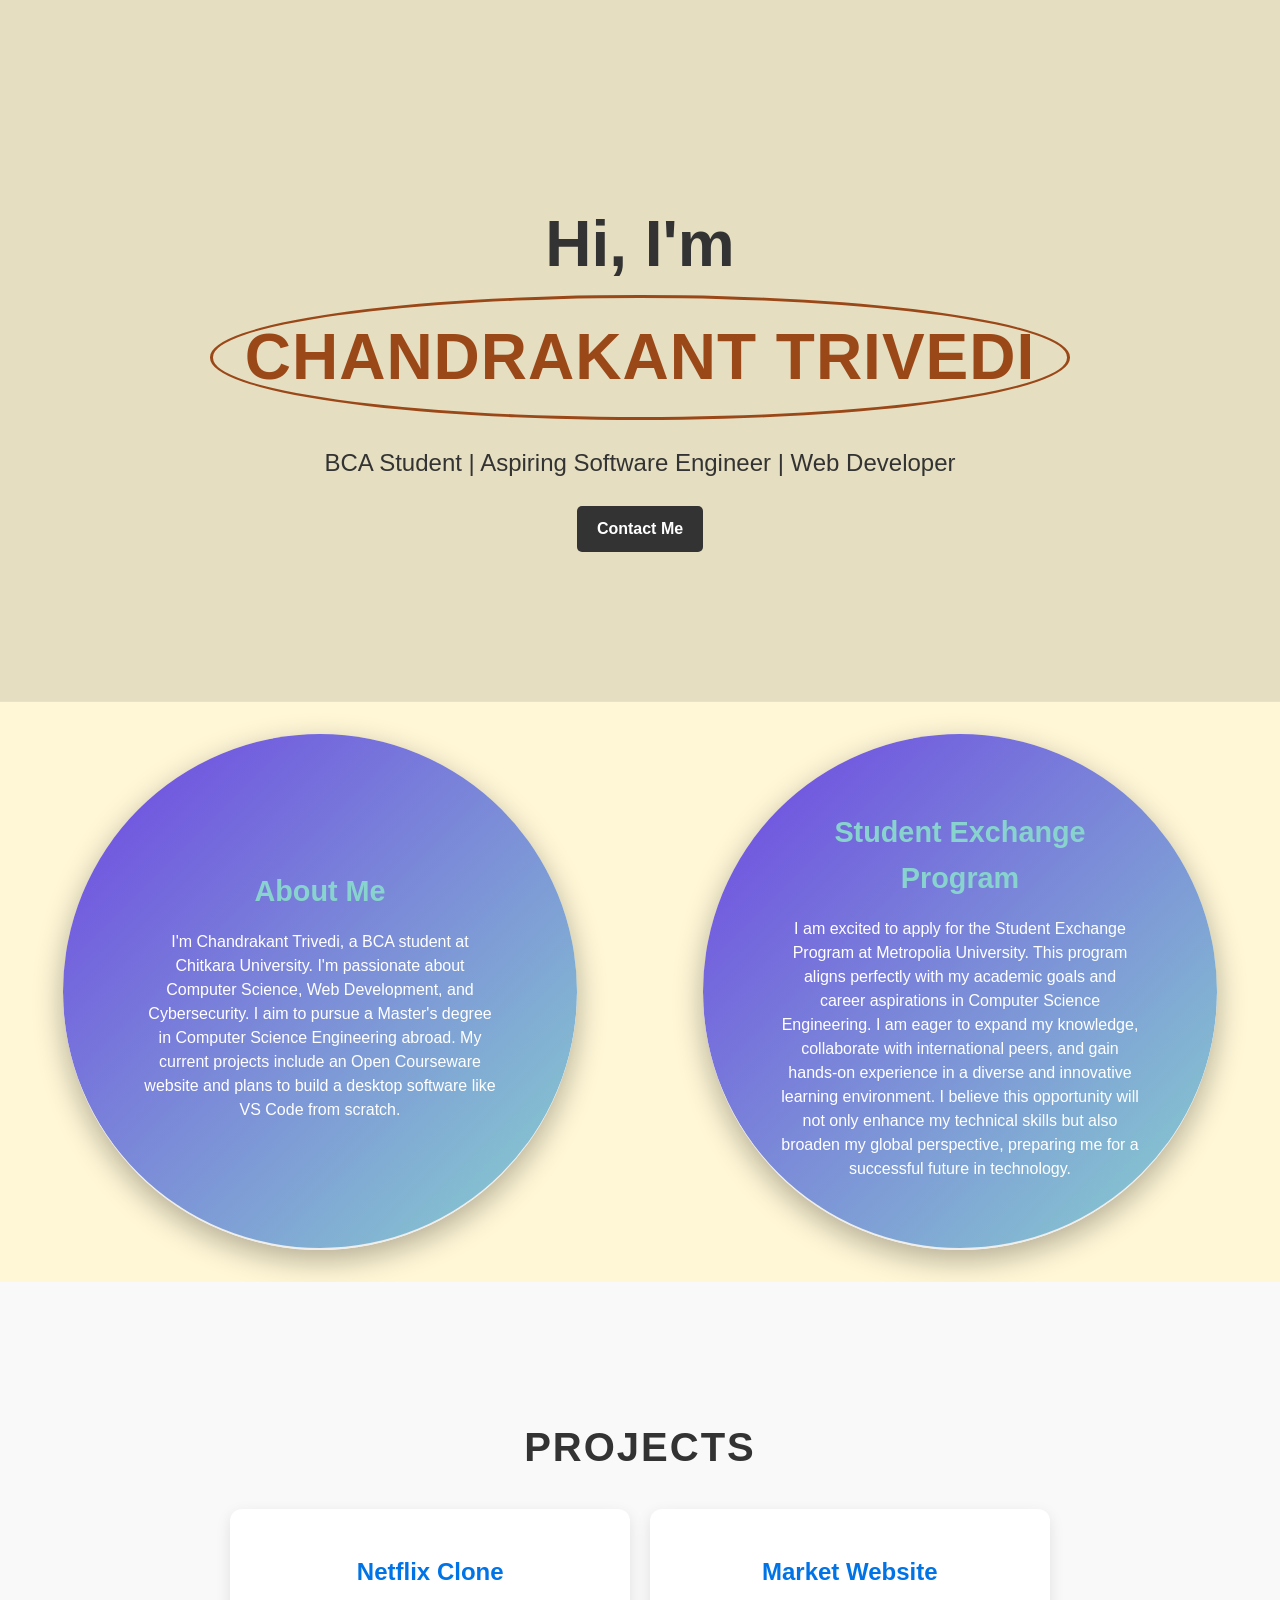
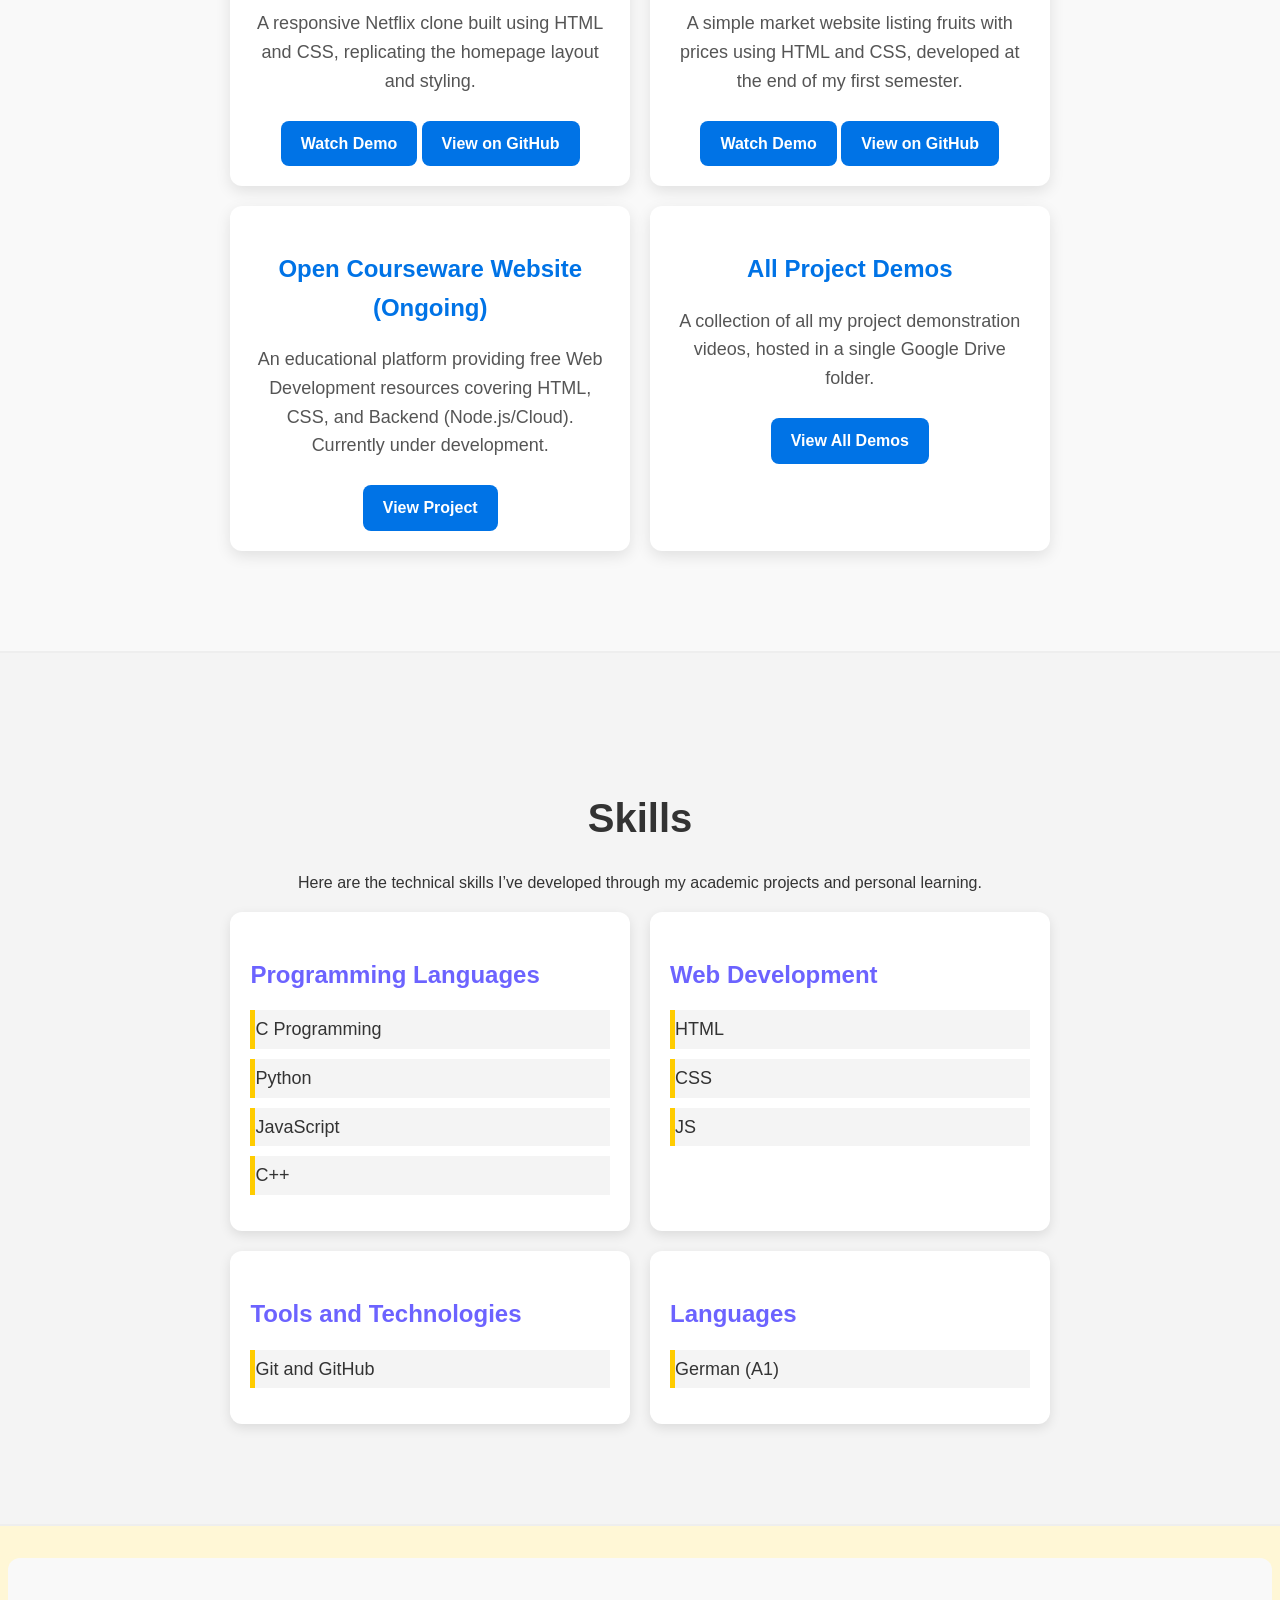
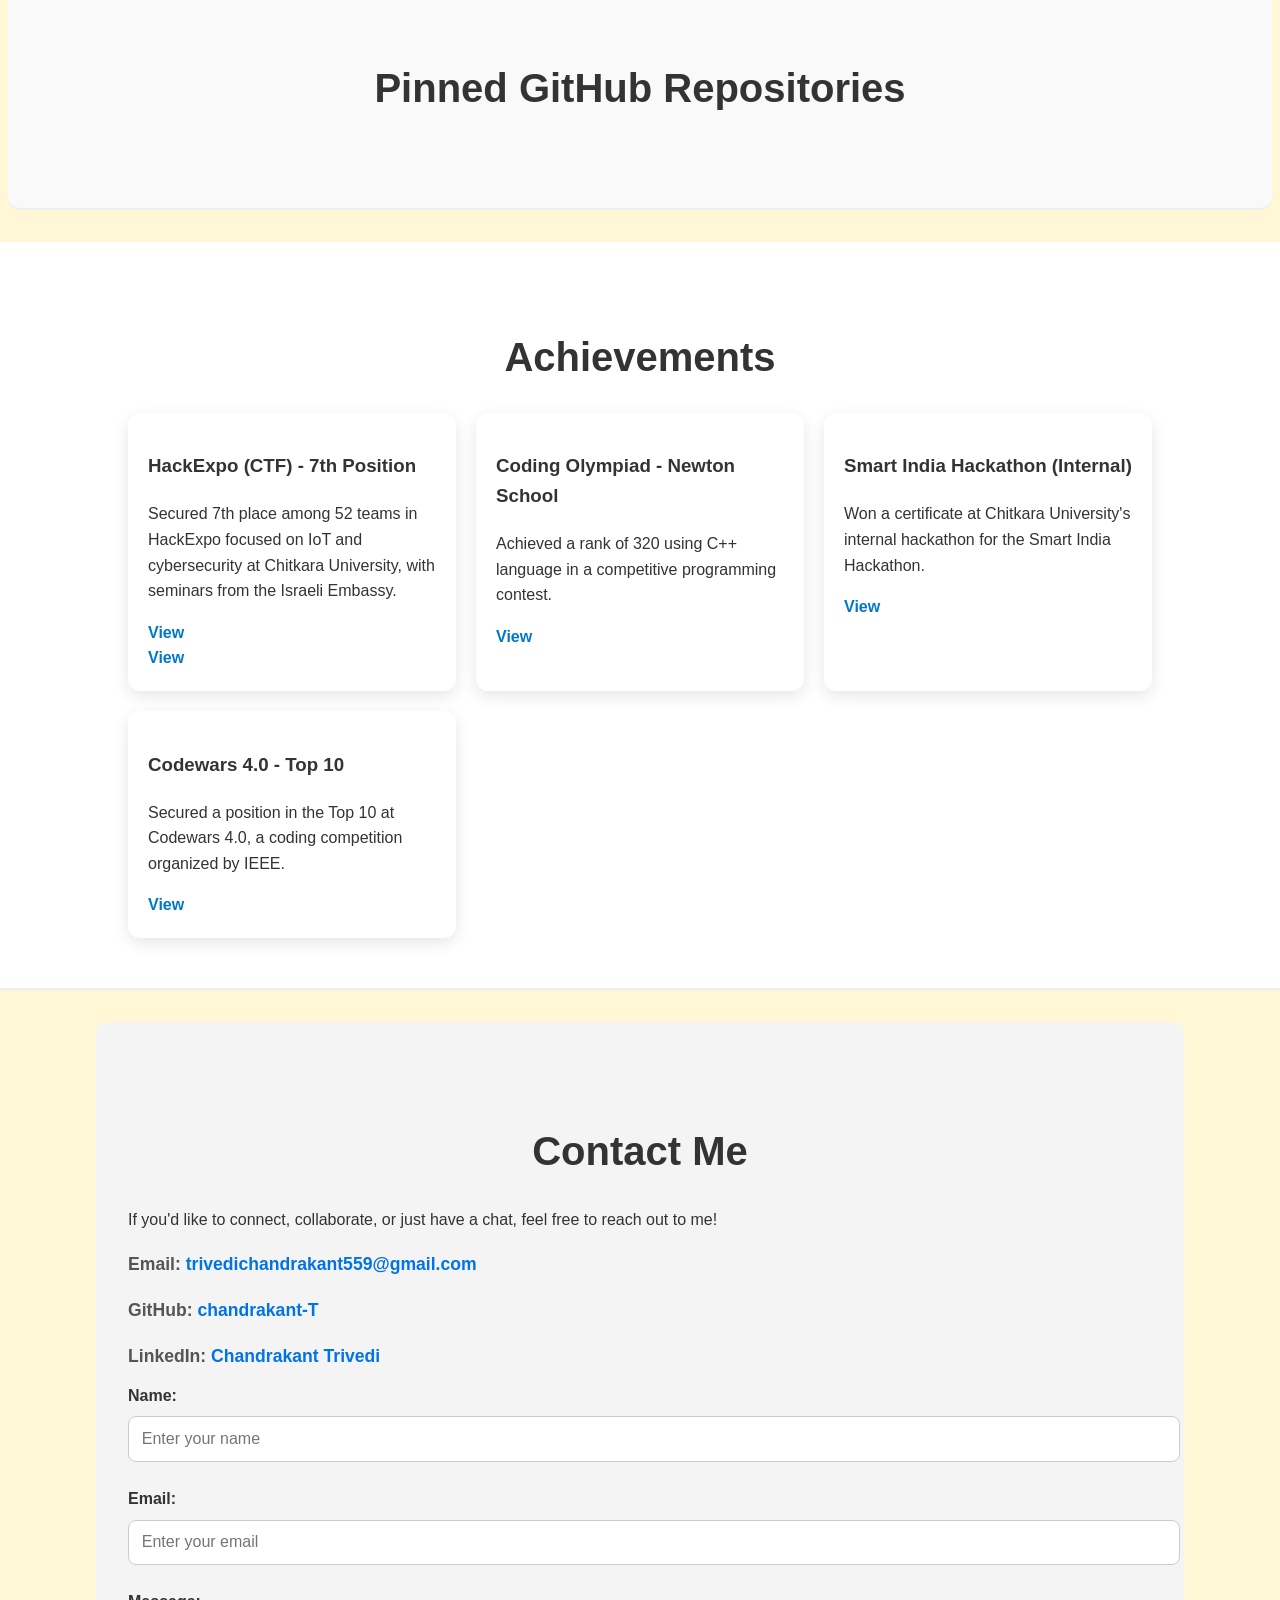
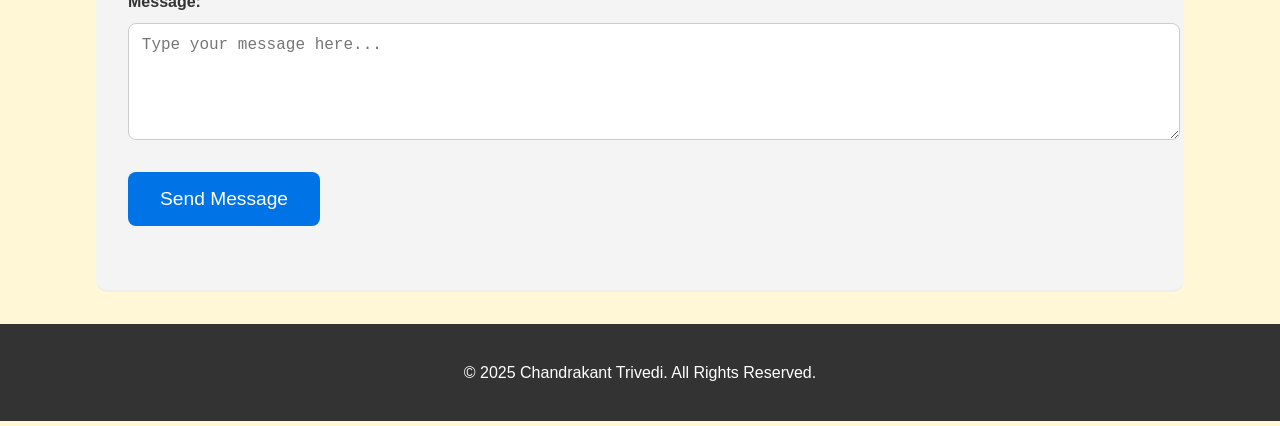
==== index.html @ bbf8026f "Add files via upload" ====
<!DOCTYPE html>
<html lang="en">
  <head>
    <meta charset="UTF-8" />
    <meta name="viewport" content="width=device-width, initial-scale=1.0" />
    <title>Chandrakant Trivedi - Portfolio</title>
    <link rel="stylesheet" href="style.css" />
  </head>
  <body>
    <header class="hero">
      <div class="container">
        <h1>Hi, I'm <span>Chandrakant Trivedi</span></h1>
        <p>BCA Student | Aspiring Software Engineer | Web Developer</p>
        <a href="#contact" class="btn">Contact Me</a>
      </div>
    </header>

    <div class="student-circle">
      <section id="about" class="section">
        <div class="container">
          <h2 id="About-me">About Me</h2>
          <p>
            I'm Chandrakant Trivedi, a BCA student at Chitkara University. I'm
            passionate about Computer Science, Web Development, and
            Cybersecurity. I aim to pursue a Master's degree in Computer Science
            Engineering abroad. My current projects include an Open Courseware
            website and plans to build a desktop software like VS Code from
            scratch.
          </p>
        </div>
      </section>
      <section id="student-exchange" class="section">
        <div class="container">
          <h2 id="Student-me">Student Exchange Program</h2>
          <p>
            I am excited to apply for the Student Exchange Program at Metropolia
            University. This program aligns perfectly with my academic goals and
            career aspirations in Computer Science Engineering. I am eager to
            expand my knowledge, collaborate with international peers, and gain
            hands-on experience in a diverse and innovative learning
            environment. I believe this opportunity will not only enhance my
            technical skills but also broaden my global perspective, preparing
            me for a successful future in technology.
          </p>
        </div>
      </section>
    </div>

    <section id="projects" class="section">
      <div class="container">
        <h2>Projects</h2>
        <div class="project-list">
          <div class="project">
            <h3>Netflix Clone</h3>
            <p>
              A responsive Netflix clone built using HTML and CSS, replicating
              the homepage layout and styling.
            </p>
            <a
              rel="noopener"
              href="https://drive.google.com/file/d/1q0L73oJAPculIeCD_w6GZVgVzPQ3Gz3s/view?usp=sharing"
              target="_blank"
              >Watch Demo</a
            >
            <br />
            <a
              rel="noopener"
              href="https://github.com/chandrakant-T/Netflix-Clone"
              target="_blank"
              >View on GitHub</a
            >
          </div>
          <div class="project">
            <h3>Market Website</h3>
            <p>
              A simple market website listing fruits with prices using HTML and
              CSS, developed at the end of my first semester.
            </p>
            <a
              rel="noopener"
              href="https://drive.google.com/file/d/1W5wnQNnEHB2J_7aupkQVUPKBPr09HQ9n/view?usp=sharing"
              target="_blank"
              >Watch Demo</a
            >
            <br />
            <a
              rel="noopener"
              href="https://github.com/chandrakant-T/Market-Website"
              target="_blank"
              >View on GitHub</a
            >
          </div>
          <div class="project">
            <h3>Open Courseware Website (Ongoing)</h3>
            <p>
              An educational platform providing free Web Development resources
              covering HTML, CSS, and Backend (Node.js/Cloud). Currently under
              development.
            </p>
            <a href="#" target="_blank">View Project</a>
          </div>
          <div class="project">
            <h3>All Project Demos</h3>
            <p>
              A collection of all my project demonstration videos, hosted in a
              single Google Drive folder.
            </p>
            <a
              rel="noopener"
              href="https://drive.google.com/drive/folders/10kfSRW64sFPjvWQxUJ3rEMwYzD61MQNZ?usp=sharing"
              target="_blank"
              >View All Demos</a
            >
          </div>
        </div>
      </div>
    </section>

    <section id="skills" class="section">
      <div class="container">
        <h2>Skills</h2>
        <p>
          Here are the technical skills I’ve developed through my academic
          projects and personal learning.
        </p>

        <div class="skills-grid">
          <div class="category-card">
            <h3>Programming Languages</h3>
            <ul>
              <li>C Programming</li>
              <li>Python</li>
              <li>JavaScript</li>
              <li>C++</li>
            </ul>
          </div>

          <div class="category-card">
            <h3>Web Development</h3>
            <ul>
              <li>HTML</li>
              <li>CSS</li>
              <li>JS</li>
            </ul>
          </div>

          <div class="category-card">
            <h3>Tools and Technologies</h3>
            <ul>
              <li>Git and GitHub</li>
            </ul>
          </div>

          <div class="category-card">
            <h3>Languages</h3>
            <ul>
              <li>German (A1)</li>
            </ul>
          </div>
        </div>
      </div>
    </section>

    <!-- This is the gitrepo -->
    <section id="github-repos" class="section">
      <h2 class="section-title">Pinned GitHub Repositories</h2>
      <div id="pinned-repos" class="repo-container">
        <!-- Repositories will be dynamically added here -->
      </div>
    </section>

    <!-- Add this after the Skills section or wherever appropriate -->
    <section id="achievements" class="section">
      <h2 class="section-title">Achievements</h2>
      <div class="achievements-container">
        <div class="achievement-card">
          <h3>HackExpo (CTF) - 7th Position</h3>
          <p>
            Secured 7th place among 52 teams in HackExpo focused on IoT and
            cybersecurity at Chitkara University, with seminars from the Israeli
            Embassy.
          </p>
          <a
            href="https://www.linkedin.com/feed/update/urn:li:activity:7272441952527159296/"
            class="button"
            >View</a
          >
          <br />
          <a
            href="https://www.linkedin.com/posts/chandrakant-trivedi_hackathon-cybersecurity-iot-activity-7268450044616364032-dTX9/?utm_source=share&utm_medium=member_desktop&rcm=ACoAAFIPSnEBgFgtNxMds6mAyKb_3_itAeo6LRk"
            class="button"
            >View</a
          >
        </div>
        <div class="achievement-card">
          <h3>Coding Olympiad - Newton School</h3>
          <p>
            Achieved a rank of 320 using C++ language in a competitive
            programming contest.
          </p>
          <a
            href="https://www.linkedin.com/posts/chandrakant-trivedi_codingolympiad-codingcompetition-cprogramming-activity-7262305709885739008-E7pf?utm_source=share&utm_medium=member_desktop&rcm=ACoAAFIPSnEBgFgtNxMds6mAyKb_3_itAeo6LRk"
            class="button"
            >View</a
          >
        </div>
        <div class="achievement-card">
          <h3>Smart India Hackathon (Internal)</h3>
          <p>
            Won a certificate at Chitkara University's internal hackathon for
            the Smart India Hackathon.
          </p>
          <a
            href="https://www.linkedin.com/posts/chandrakant-trivedi_just-wow-innovative-experience-to-participate-activity-7244599405490704384--TbU?utm_source=share&utm_medium=member_desktop&rcm=ACoAAFIPSnEBgFgtNxMds6mAyKb_3_itAeo6LRk"
            class="button"
            >View</a
          >
        </div>
        <div class="achievement-card">
          <h3>Codewars 4.0 - Top 10</h3>
          <p>
            Secured a position in the Top 10 at Codewars 4.0, a coding
            competition organized by IEEE.
          </p>
          <a
            href="https://www.linkedin.com/feed/update/urn:li:activity:7264344111430692864/"
            class="button"
            >View</a
          >
        </div>
      </div>
    </section>

    <section id="contact" class="section">
      <h2 class="section-title">Contact Me</h2>
      <p>
        If you'd like to connect, collaborate, or just have a chat, feel free to
        reach out to me!
      </p>
      <div class="contact-info">
        <p>
          <strong>Email:</strong>
          <a href="mailto:trivedichandrakant559@gmail.com"
            >trivedichandrakant559@gmail.com</a
          >
        </p>
        <p>
          <strong>GitHub:</strong>
          <a
            rel="noopener"
            href="https://github.com/chandrakant-T"
            target="_blank"
            >chandrakant-T</a
          >
        </p>
        <p>
          <strong>LinkedIn:</strong>
          <a
            rel="noopener"
            href="https://www.linkedin.com/in/chandrakant-trivedi/"
            target="_blank"
            >Chandrakant Trivedi</a
          >
        </p>
      </div>
      <form
        action="https://formspree.io/f/mzzdlqpk"
        method="post"
        class="contact-form"
      >
        <label for="name">Name:</label>
        <input
          type="text"
          id="name"
          name="name"
          placeholder="Enter your name"
          required
        />

        <label for="email">Email:</label>
        <input
          type="email"
          id="email"
          name="email"
          placeholder="Enter your email"
          required
        />

        <label for="message">Message:</label>
        <textarea
          id="message"
          name="message"
          rows="5"
          placeholder="Type your message here..."
          required
        ></textarea>

        <button type="submit">Send Message</button>
      </form>
    </section>

    <footer class="footer">
      <p>&copy; 2025 Chandrakant Trivedi. All Rights Reserved.</p>
    </footer>

    <script src="script.js"></script>
  </body>
</html>
---- style.css ----
/* Global Link Styling */
a {
  color: #ebebf3; /* Vibrant indigo */
  text-decoration: none;
  font-weight: bold;
  transition: color 0.3s ease-in-out, transform 0.2s ease-in-out;
}

a:hover {
  color: #ebebf3;
  transform: scale(1.1); /* Slight zoom effect */
}

/* For buttons styled as links */
.button-link {
  background-color: #6c63ff;
  color: white;
  padding: 0.8rem 1.5rem;
  border: none;
  border-radius: 8px;
  cursor: pointer;
  transition: background-color 0.3s ease-in-out;
}

.button-link:hover {
  background-color: #4b47cc;
}

header {
  background: linear-gradient(rgba(0, 0, 0, 0.1), rgba(0, 0, 0, 0.1)),
    url("https://www.canva.com/design/DAGgNsGcJjA/XdeQTMIUwcs_LbXDpPfF5A/view?utm_content=DAGgNsGcJjA&utm_campaign=designshare&utm_medium=link2&utm_source=uniquelinks&utlId=h2ee6f2a1e4");

  background-size: cover;
  background-position: center;
  background-repeat: no-repeat;
  color: white;
  display: flex;
  justify-content: center;
  align-items: center;
  text-align: center;
  padding: 20px;
}

header h1 {
  font-size: 4rem;
  margin-bottom: 10px;
}

header p {
  font-size: 1.5rem;
}

#github-repos {
  padding: 4rem 2rem;
  background-color: #f9f9f9;
  border-radius: 12px;
  max-width: 1200px;
  margin: 2rem auto;
}

.section-title {
  font-size: 2.5rem;
  text-align: center;
  margin-bottom: 2rem;
  color: #333;
}

.repo-container {
  display: grid;
  grid-template-columns: repeat(auto-fit, minmax(300px, 1fr));
  gap: 2rem;
}

.repo-card {
  background: #fff;
  border: 1px solid #ddd;
  border-radius: 8px;
  padding: 1.5rem;
  box-shadow: 0 8px 15px rgba(0, 0, 0, 0.1);
  transition: transform 0.3s ease-in-out;
}

.repo-card h3 {
  font-size: 1.8rem;
  color: #333;
  margin-bottom: 1rem;
}

.repo-card p {
  font-size: 1.2rem;
  color: #555;
  margin-bottom: 1.5rem;
}

.repo-card a {
  display: inline-block;
  background-color: #0073e6;
  color: #fff;
  padding: 0.8rem 1.5rem;
  border-radius: 5px;
  text-decoration: none;
  font-weight: bold;
}

.repo-card a:hover {
  background-color: #005bb5;
}

.repo-card:hover {
  transform: translateY(-10px);
}

body {
  font-family: "Arial", sans-serif;
  background-color: #fff7d6;
  color: #333;
  margin: 0;
  padding: 0;
  line-height: 1.6;
}

h1,
h2,
h3 {
  margin-bottom: 20px;
}

.container {
  width: 80%;
  margin: 0 auto;
  padding: 50px 0;
}

.hero {
  /* background: #ffcc00; */
  text-align: center;
  padding: 100px 20px;
}

.hero h1 span {
  display: inline-block;
  padding: 0.5rem 2rem;
  border: 3px solid #9b4819; /* Circle border color */
  border-radius: 50%; /* Turns square into a circle/oval */
  text-transform: uppercase;
  /* color: #6e45e2; */
  letter-spacing: 1px;
  animation: oval-pulse 3s infinite ease-in-out;
  color: #9b4819;
}

@keyframes oval-pulse {
  0%,
  100% {
    transform: scale(1);
  }
  50% {
    transform: scale(1.1);
  }
}

.hero h1 {
  color: #333;
}

header .container p {
  color: #333;
}

.btn {
  display: inline-block;
  background: #333;
  color: #fff;
  padding: 10px 20px;
  text-decoration: none;
  border-radius: 5px;
  transition: background 0.3s ease;
}

.btn:hover {
  background: #555;
}

.student-circle {
  display: flex;
  justify-content: space-between;
}

#About-me {
  color: #88d3ce;
}

#Student-me {
  color: #88d3ce;
}

/* About and Student Exchange Program styling */
#about,
#student-exchange {
  display: flex;
  justify-content: center;
  align-items: center;
  text-align: center;
  width: 450px;
  height: 450px;
  border-radius: 50%;
  background: linear-gradient(135deg, #6e45e2, #88d3ce);
  padding: 2rem;
  color: white;
  box-shadow: 0 10px 30px rgba(0, 0, 0, 0.3);
  transition: transform 0.4s ease-in-out, box-shadow 0.4s ease-in-out;
  margin: 2rem auto; /* Center it horizontally */
}

#about:hover,
#student-exchange:hover {
  transform: scale(1.1);
  box-shadow: 0 15px 40px rgba(0, 0, 0, 0.5);
}

#about h2,
#student-exchange h2 {
  font-size: 1.8rem;
  margin-bottom: 1rem;
}

#about p,
#student-exchange p {
  font-size: 1rem;
  line-height: 1.5;
}

.section {
  background: #fff;
  padding: 50px 0;
  border-bottom: 2px solid #eee;
}

.section h2 {
  font-size: 2.5rem;
  text-align: center;
}

ul {
  list-style: none;
  padding: 0;
}

li {
  background: #f4f4f4;
  margin-bottom: 10px;
  padding: 20px;
  border-left: 5px solid #ffcc00;
}

a {
  color: #0077cc;
  text-decoration: none;
}

a:hover {
  text-decoration: underline;
}

.footer {
  text-align: center;
  /* background-color: #f4f4f4; */
  background: #333;
  color: #fff;
  padding: 20px 0;
}

/* Animations */
.hero h1,
.hero p,
.btn {
  animation: fadeIn 2s ease-in;
}

@keyframes fadeIn {
  from {
    opacity: 0;
  }
  to {
    opacity: 1;
  }
}

.section h2 {
  animation: slideIn 1.5s ease-out;
}

@keyframes slideIn {
  from {
    transform: translateY(50px);
    opacity: 0;
  }
  to {
    transform: translateY(0);
    opacity: 1;
  }
}
#skills {
  padding: 50px 0;
  background-color: #f4f4f4;
  text-align: center;
}

h2 {
  font-size: 36px;
  margin-bottom: 20px;
  color: #333;
}

.skills-grid {
  display: grid;
  grid-template-columns: repeat(2, 1fr); /* Two cards per row */
  gap: 20px;
  max-width: 80%;
  margin: 0 auto;
}

.category-card {
  background: white;
  padding: 20px;
  border-radius: 12px;
  box-shadow: 0 4px 12px rgba(0, 0, 0, 0.1);
  text-align: left;
  transition: transform 0.3s ease-in-out;
}

.category-card h3 {
  font-size: 24px;
  margin-bottom: 10px;
  color: #6c63ff;
}

.category-card ul {
  list-style-type: none;
  padding: 0;
}

.category-card li {
  font-size: 18px;
  color: #333;
  padding: 5px 0;
}

.category-card:hover {
  transform: translateY(-5px);
}

/* Responsive Design */
@media (max-width: 768px) {
  .skills-grid {
    grid-template-columns: 1fr; /* Stacks all in one column for mobile */
  }
}

@media (max-width: 1100px) {
  .student-circle {
    flex-direction: column;
  }
}

@media (max-width: 530px) {
  #about {
    width: clamp(250px, 30vw, 400px); /* Adjust size responsively */
    height: clamp(250px, 30vw, 400px);
  }
  #student-exchange {
    width: clamp(250px, 30vw, 400px); /* Adjust size responsively */
    height: clamp(250px, 30vw, 400px);
  }

  #about h2,
  #student-exchange h2 {
    font-size: clamp(1rem, 2.5vw, 2rem);
  }

  #about p,
  #student-exchange p {
    font-size: clamp(0rem, 2vw, 1.25rem);
  }
}

@media (max-width: 700px) {
  .hero .container span {
    font-size: clamp(1rem, 5vw, 4rem);
  }
}

@media (max-width: 420px) {
  .project {
    width: clamp(250px, 30vw, 400px); /* Adjust size responsively */
    /* height: clamp(250px, 30vw, 400px); */
  }
}

/* Achievements Section CSS */
#achievements {
  padding: 50px 0;
}

.achievements-container {
  display: grid;
  grid-template-columns: repeat(auto-fit, minmax(300px, 1fr));
  gap: 20px;
  max-width: 80%;
  margin: auto;
}

.achievement-card {
  background: white;
  border-radius: 12px;
  padding: 20px;
  box-shadow: 0 5px 15px rgba(0, 0, 0, 0.1);
  transition: transform 0.3s ease, box-shadow 0.3s ease;
}

.achievement-card:hover {
  transform: translateY(-10px);
  box-shadow: 0 10px 25px rgba(0, 0, 0, 0.2);
}

.section-title {
  text-align: center;
  font-size: 2.5em;
  margin-bottom: 30px;
}

/* Contact Section Styling */
#contact {
  background-color: #f4f4f4;
  padding: 4rem 2rem;
  border-radius: 12px;
  max-width: 80%;
  margin: 2rem auto;
}

.section-title {
  text-align: center;
  font-size: 2.5rem;
  margin-bottom: 1.5rem;
  color: #333;
}

.contact-info p {
  font-size: 1.1rem;
  margin-bottom: 0.8rem;
  color: #555;
}

.contact-info a {
  text-decoration: none;
  color: #0073e6;
  font-weight: bold;
}

.contact-form label {
  display: block;
  font-weight: bold;
  margin-bottom: 0.5rem;
  color: #333;
}

.contact-form input,
.contact-form textarea {
  width: 100%;
  padding: 0.8rem;
  margin-bottom: 1.5rem;
  border: 1px solid #ccc;
  border-radius: 8px;
  font-size: 1rem;
}

.contact-form button {
  background-color: #0073e6;
  color: #fff;
  padding: 1rem 2rem;
  border: none;
  border-radius: 8px;
  font-size: 1.2rem;
  cursor: pointer;
  transition: background-color 0.3s;
}

.contact-form button:hover {
  background-color: #005bb5;
}

#projects {
  padding: 50px 0;
  text-align: center;
  background-color: #f9f9f9;
}

#projects h2 {
  font-size: 2.5rem;
  margin-bottom: 30px;
  color: #333;
  text-transform: uppercase;
  letter-spacing: 2px;
}

.project-list {
  display: grid;
  grid-template-columns: repeat(auto-fit, minmax(300px, 1fr));
  gap: 20px;
  max-width: 80%;
  margin: auto;
}

.project {
  background: white;
  border-radius: 12px;
  padding: 20px;
  box-shadow: 0 5px 15px rgba(0, 0, 0, 0.1);
  transition: transform 0.3s ease, box-shadow 0.3s ease;
}

.project h3 {
  font-size: 24px;
  margin-bottom: 10px;
  color: #0073e6;
}

.project p {
  font-size: 18px;
  color: #555;
  margin-bottom: 15px;
  line-height: 1.6;
}

.project a {
  display: inline-block;
  background-color: #0073e6;
  color: white;
  padding: 10px 20px;
  border-radius: 8px;
  text-decoration: none;
  font-weight: bold;
  margin-top: 10px;
  transition: background-color 0.3s;
}

.project a:hover {
  background-color: #005bb5;
}

.project br {
  display: none;
}

.project:hover {
  transform: translateY(-10px);
  box-shadow: 0 10px 25px rgba(0, 0, 0, 0.2);
}

.button:hover {
  color: #88d3ce;
}
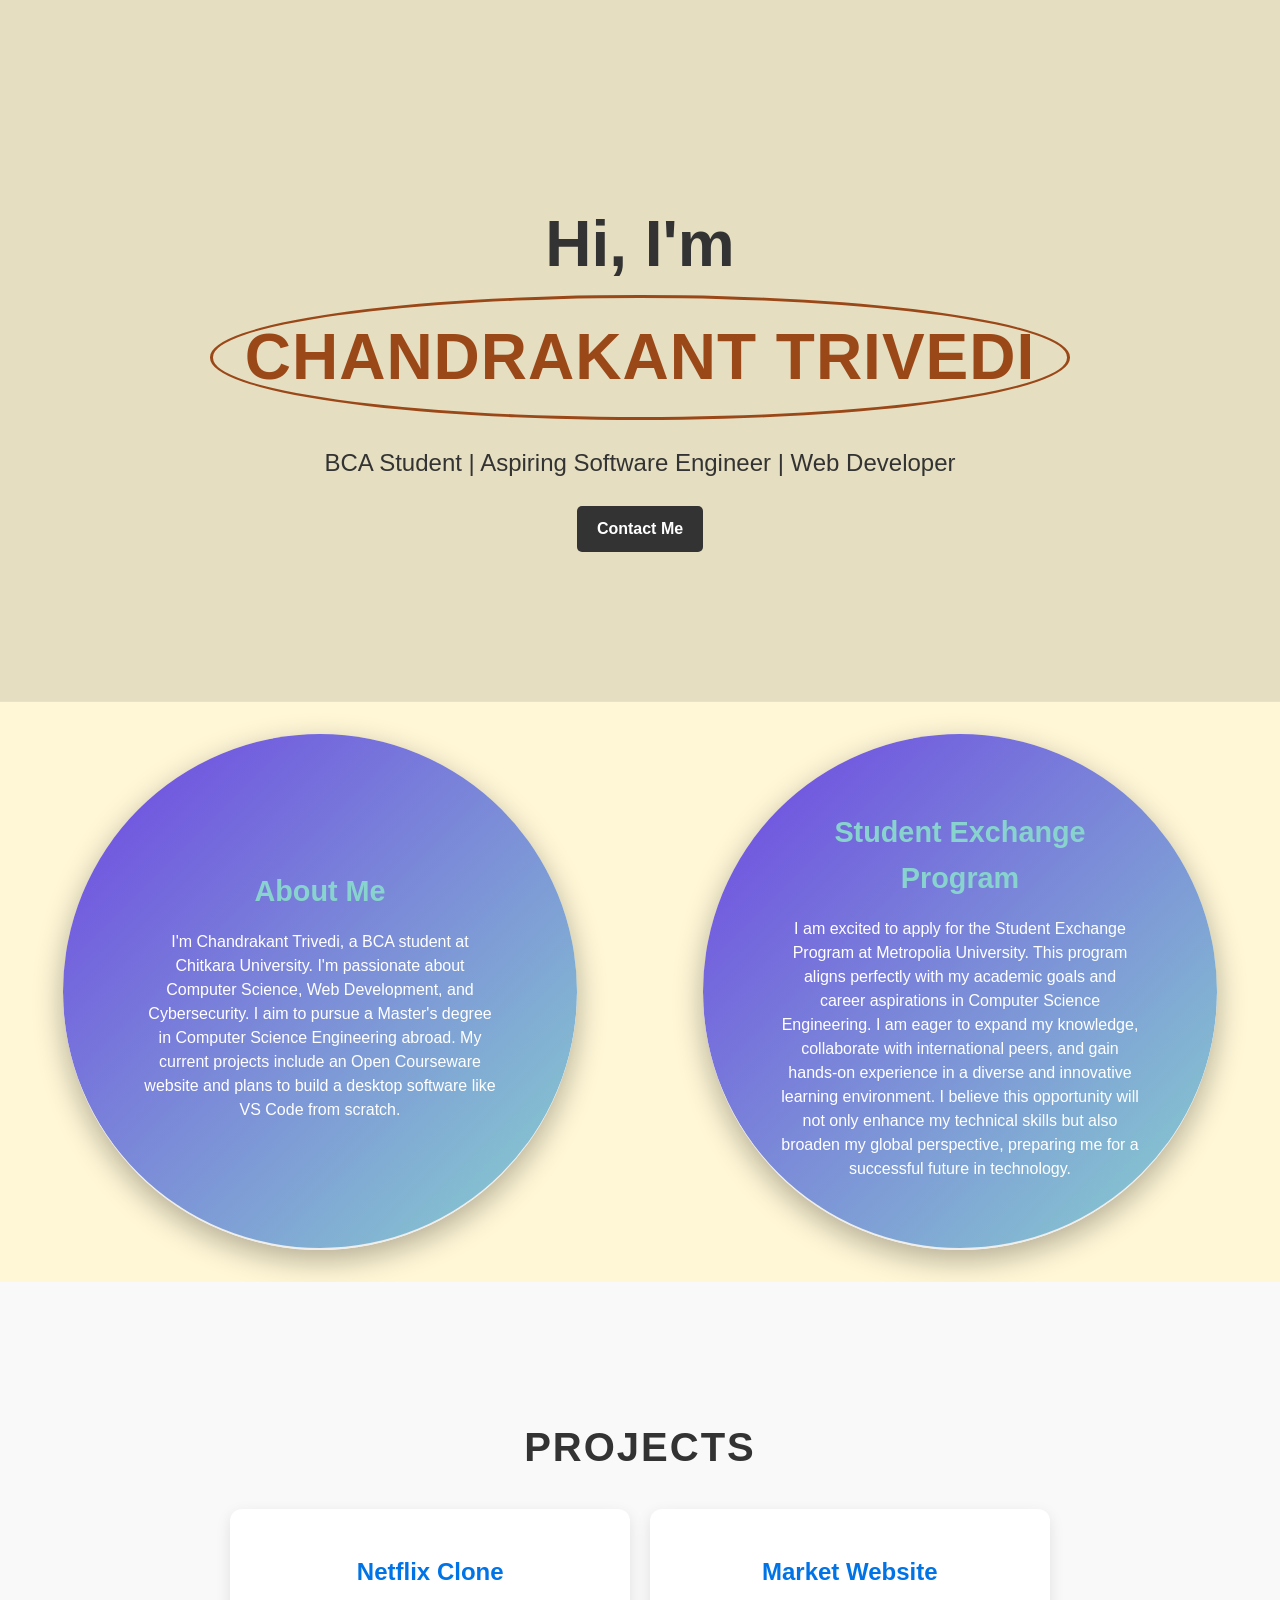
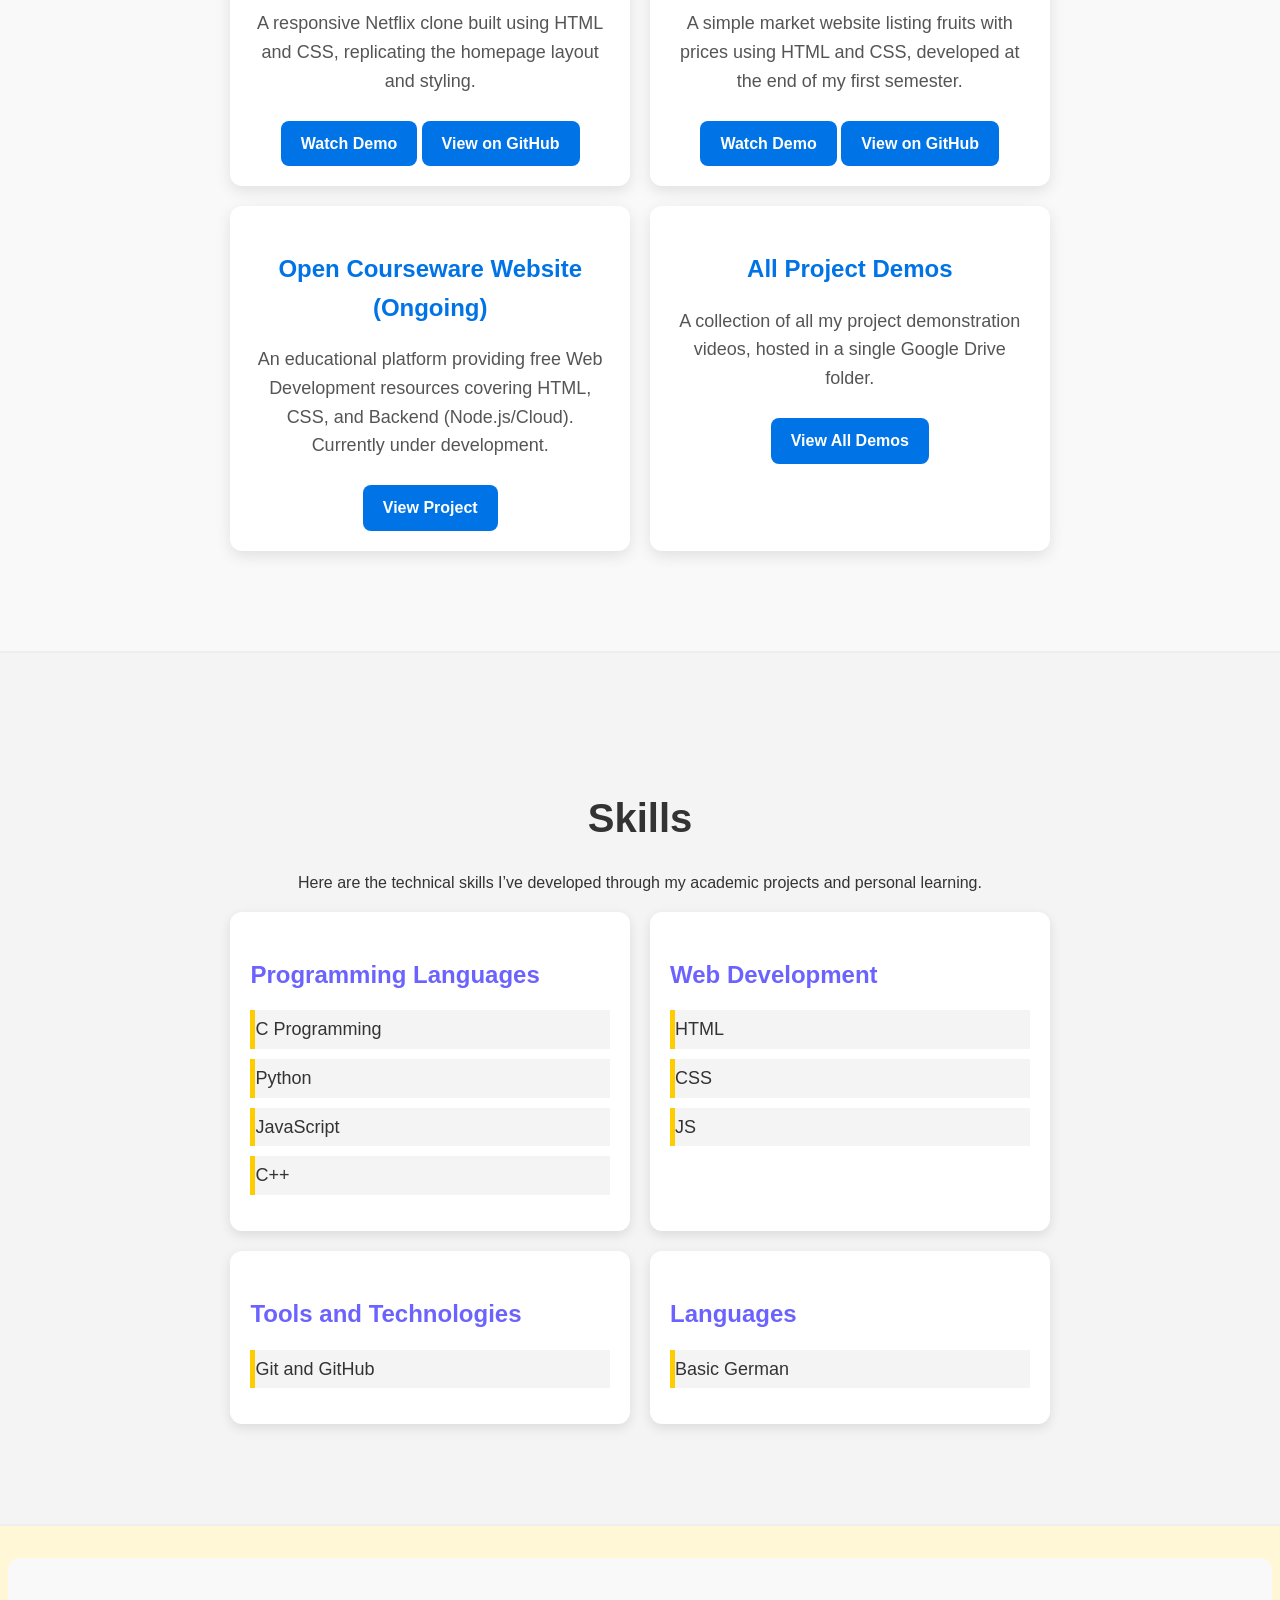
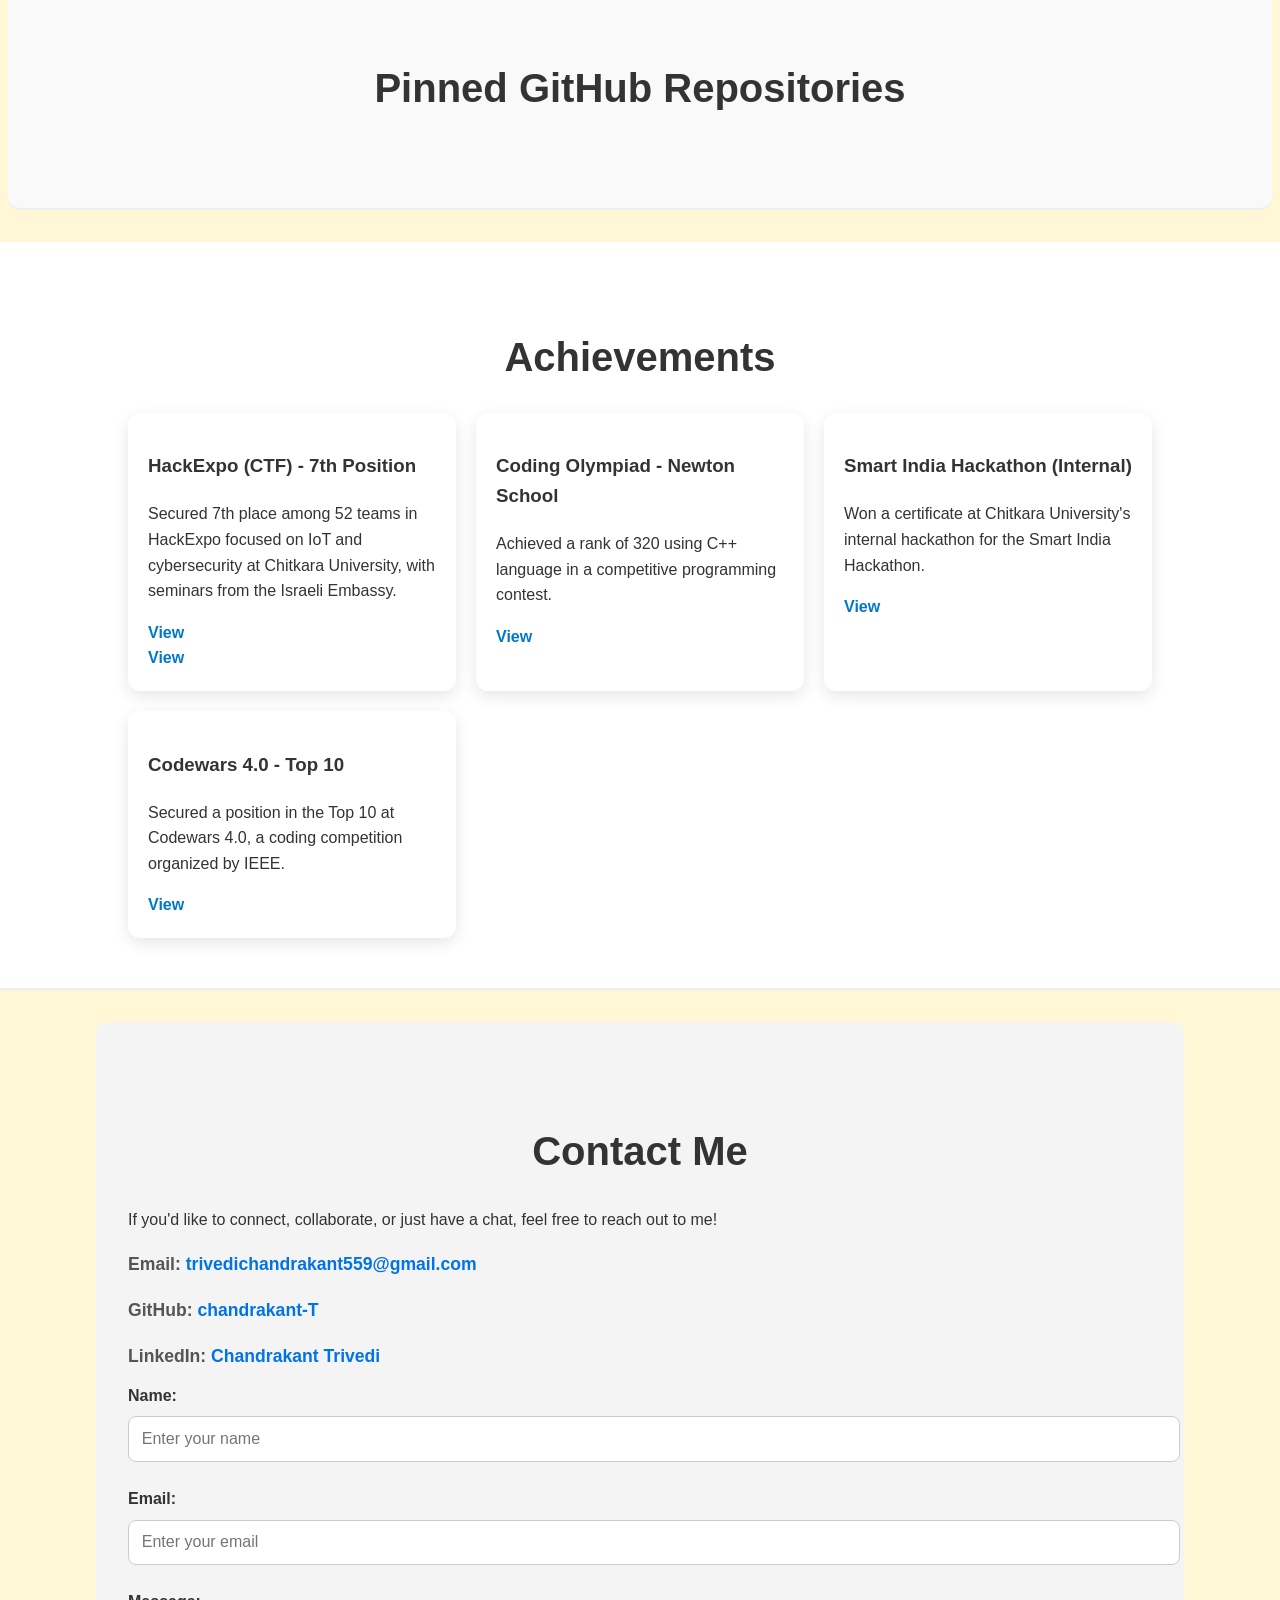
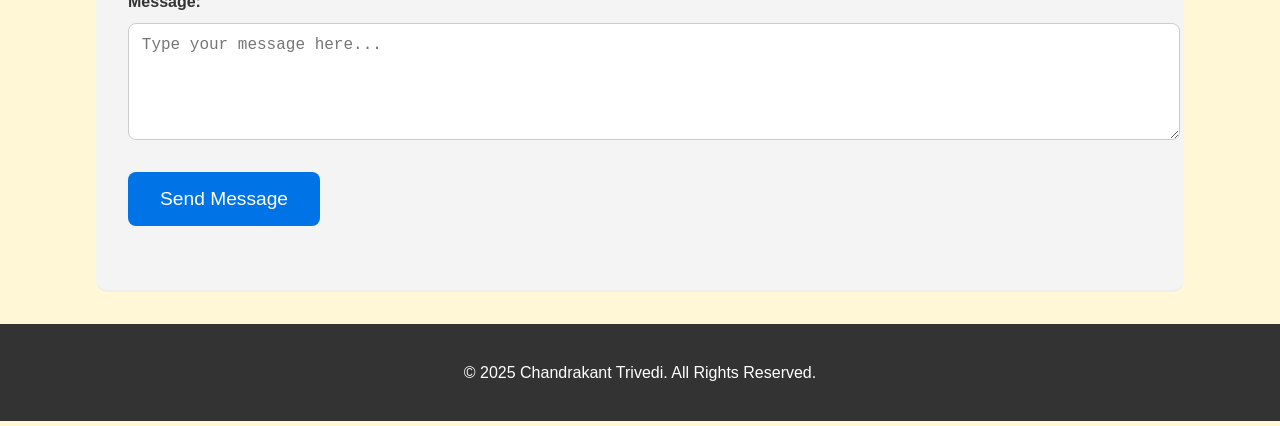
==== commit f0589da5: "Update Language section" ====
--- a/index.html
+++ b/index.html
@@ -154,7 +154,7 @@
           <div class="category-card">
             <h3>Languages</h3>
             <ul>
-              <li>German (A1)</li>
+              <li>Basic German</li>
             </ul>
           </div>
         </div>
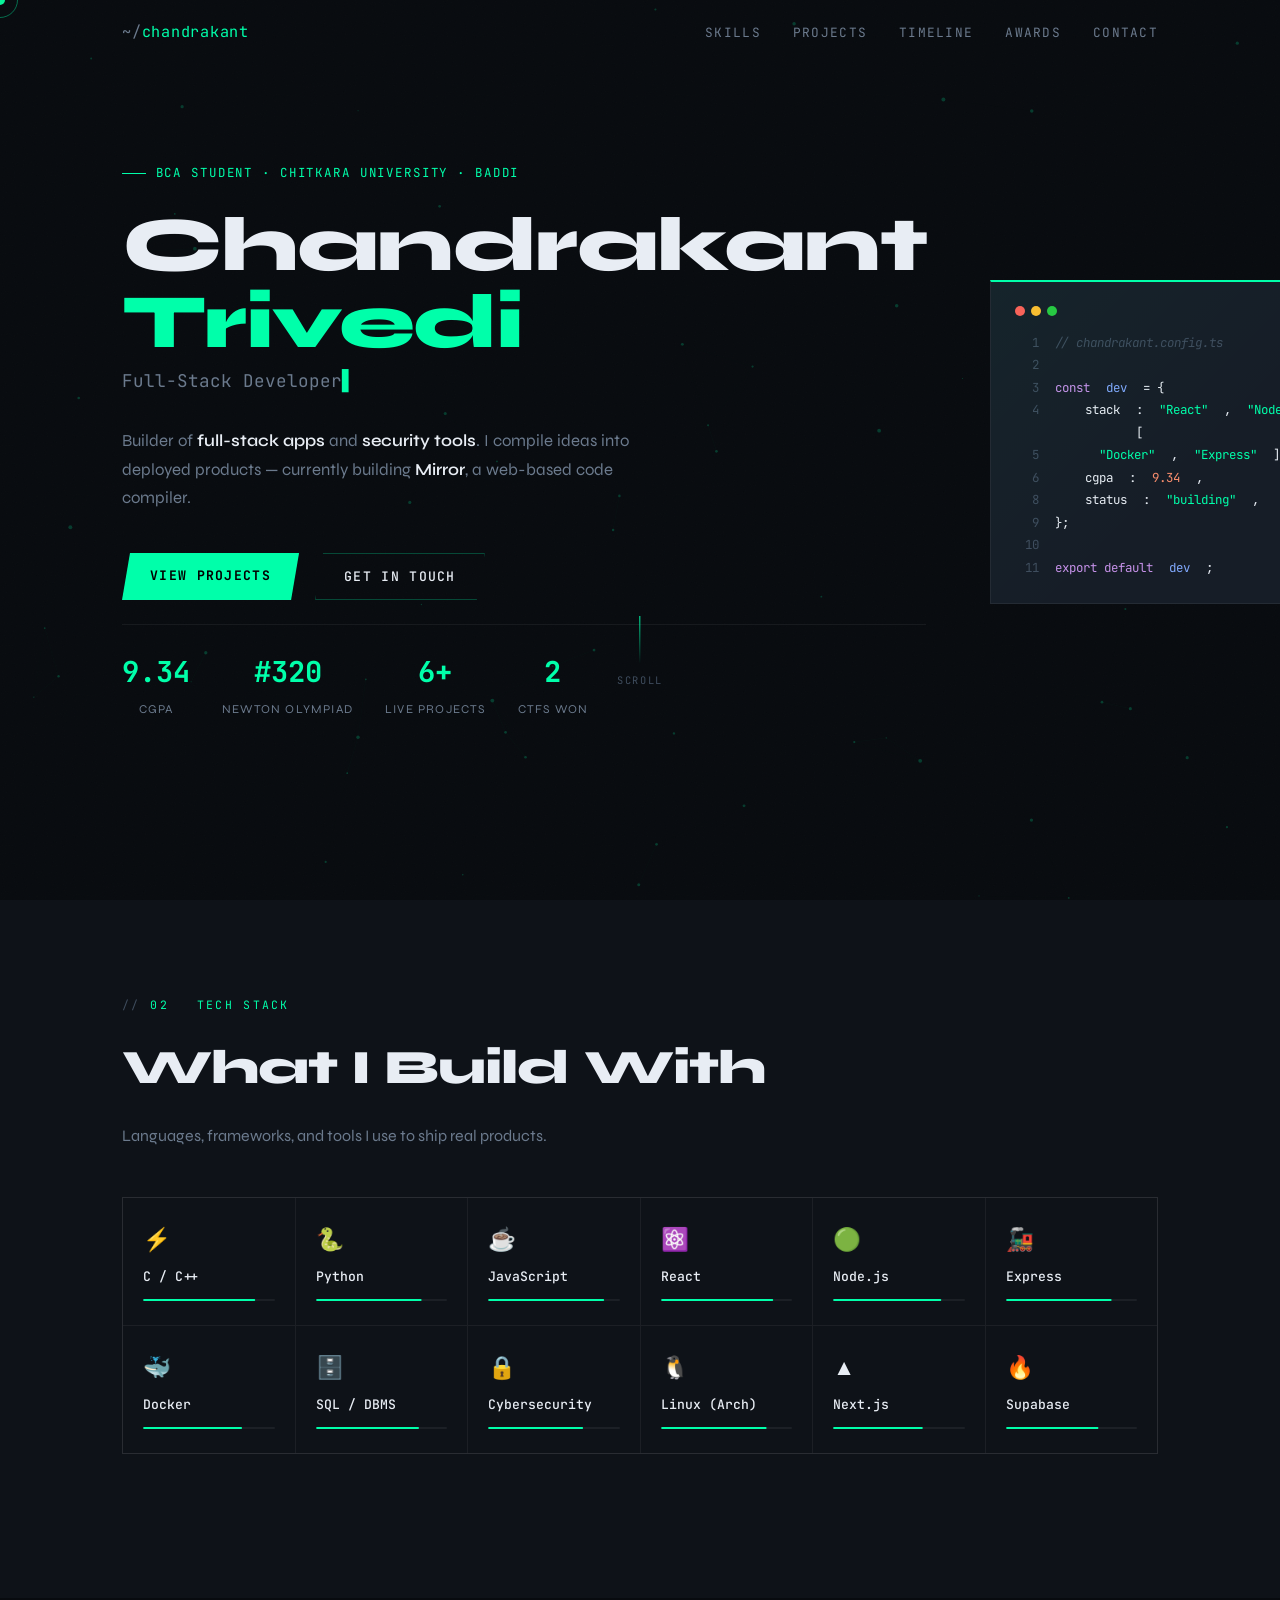
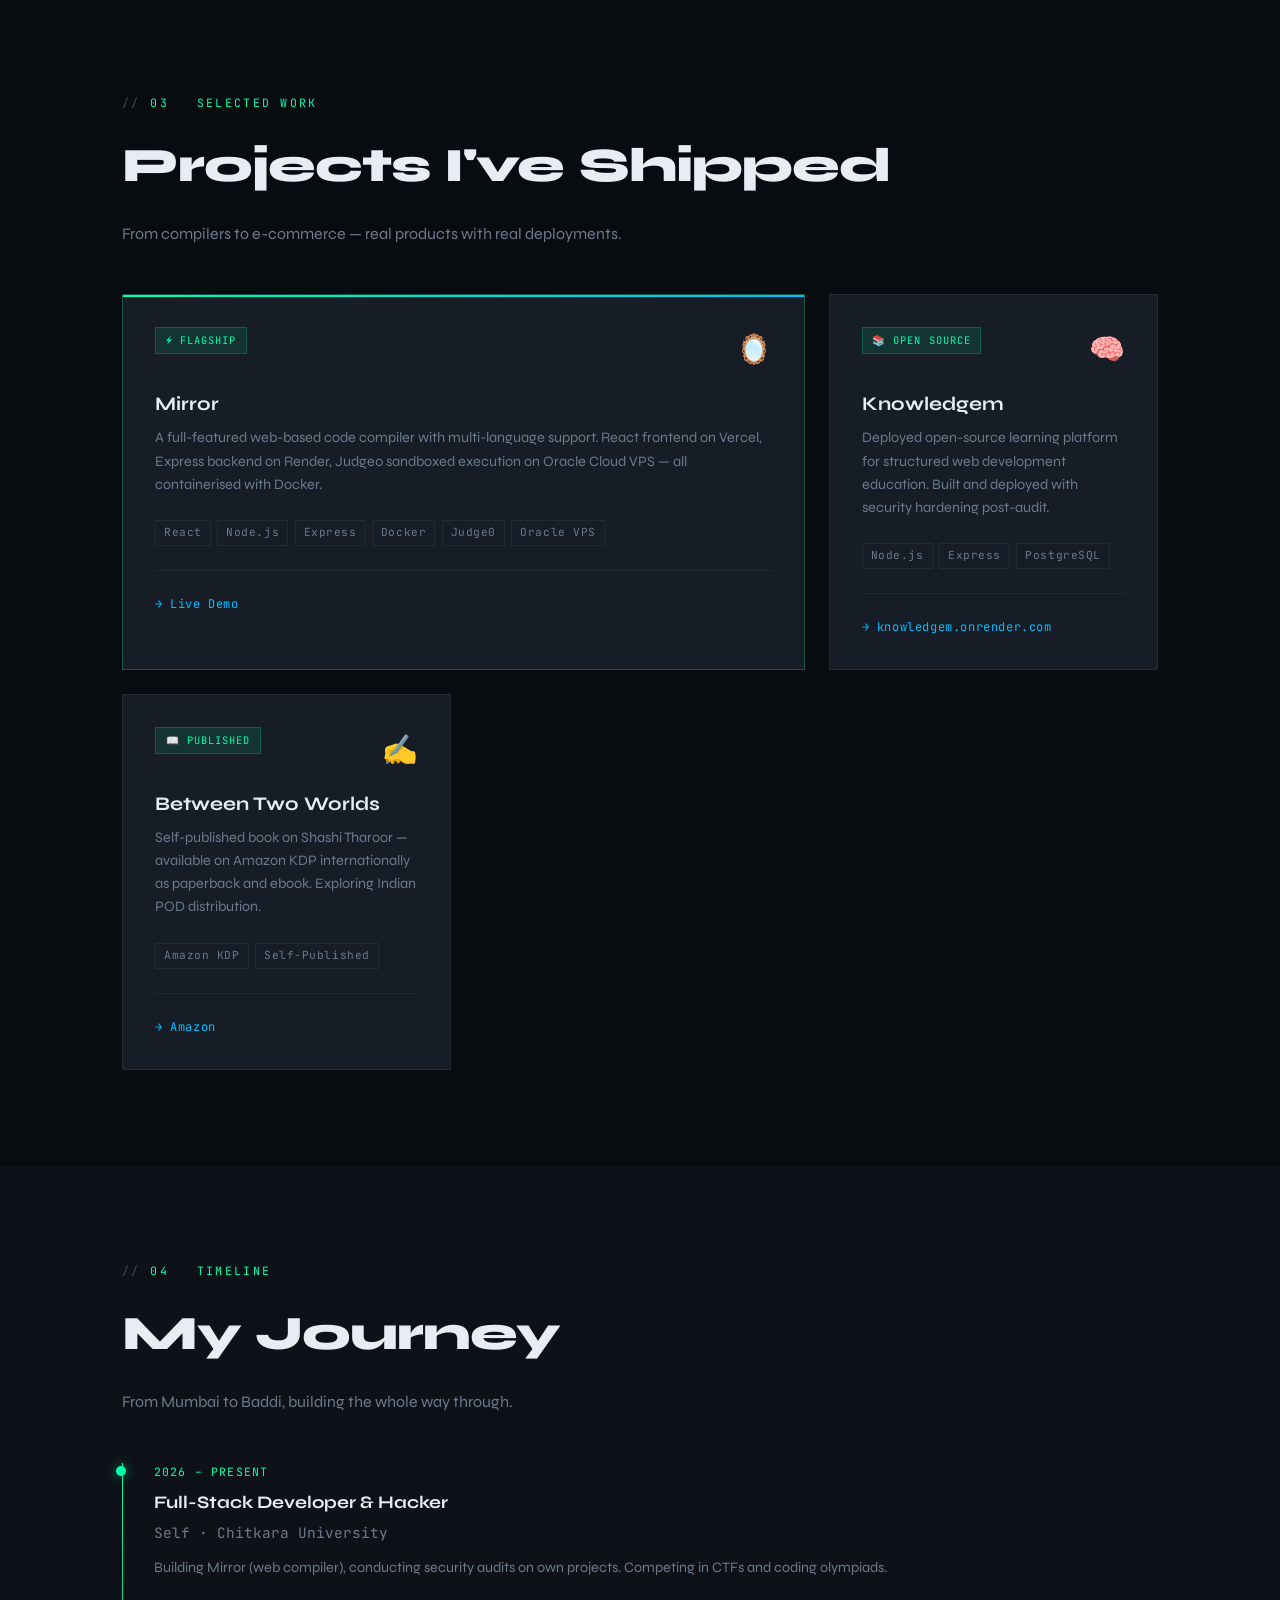
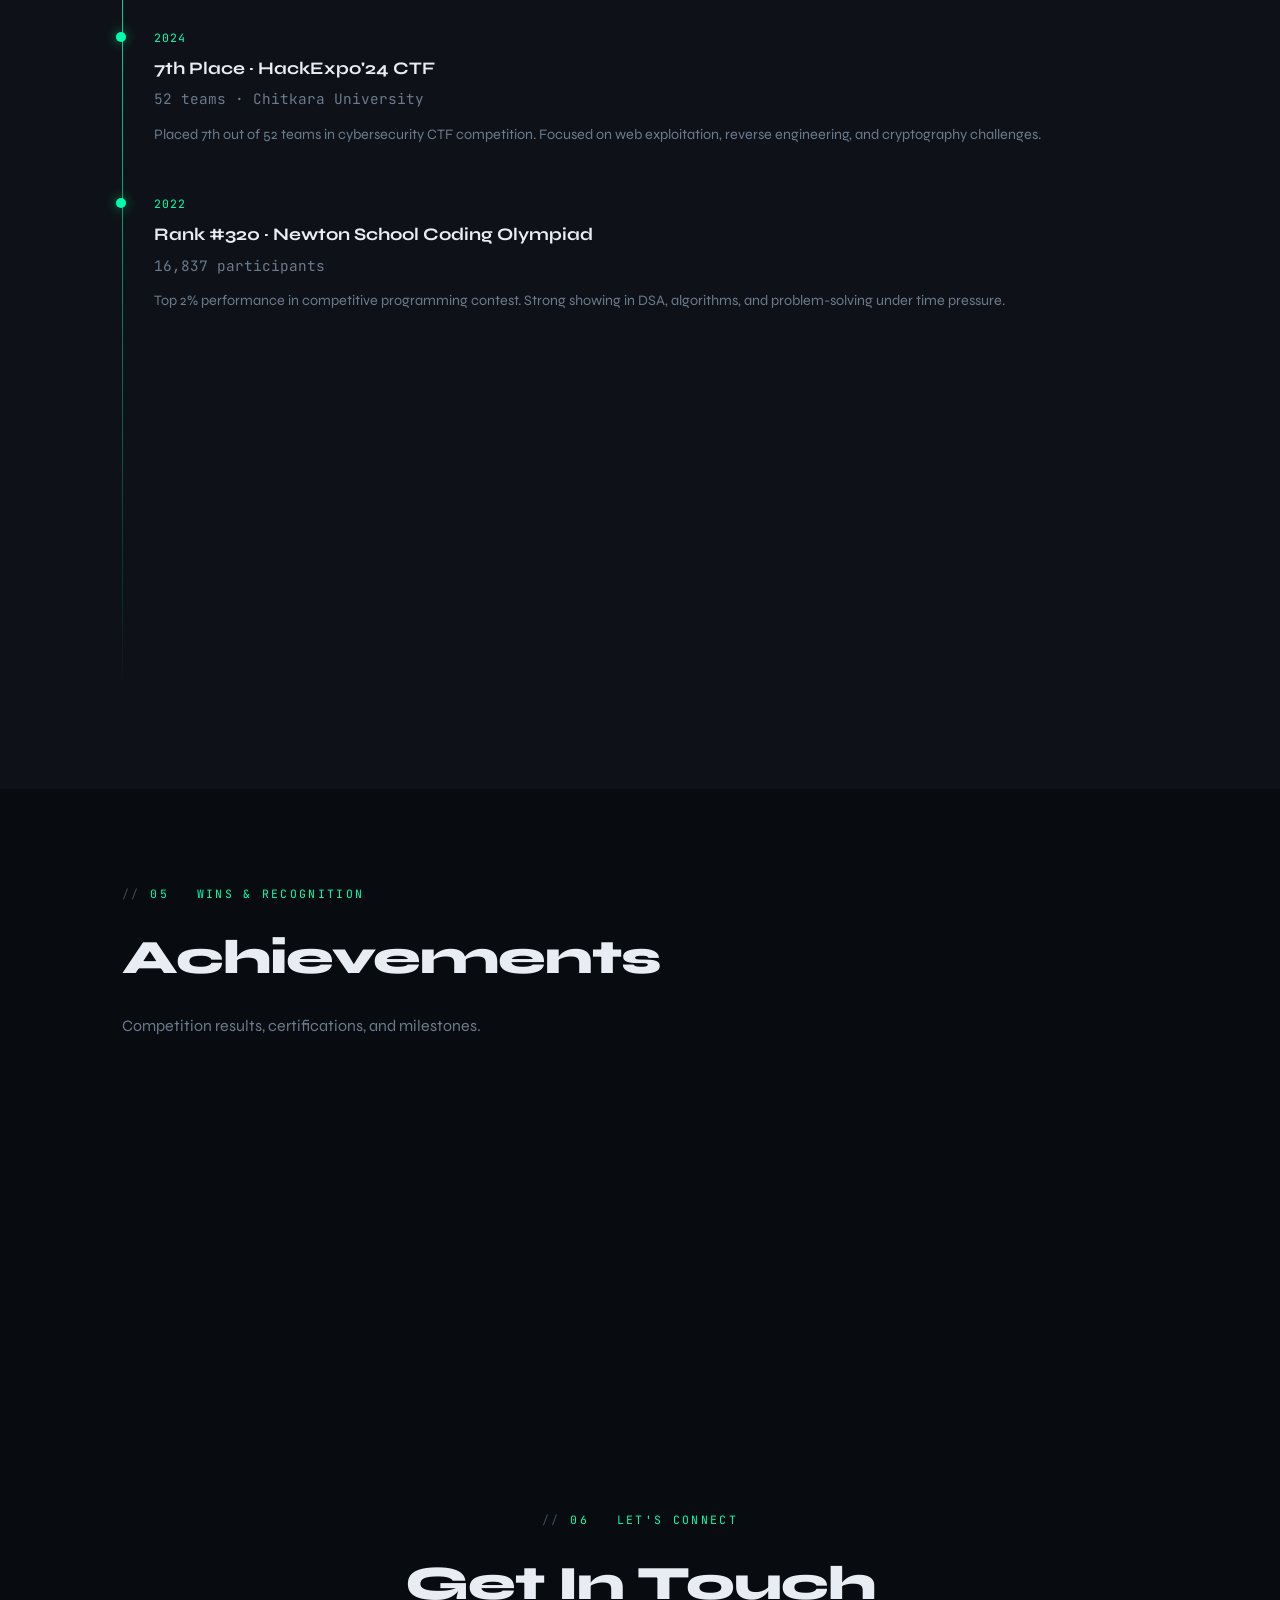
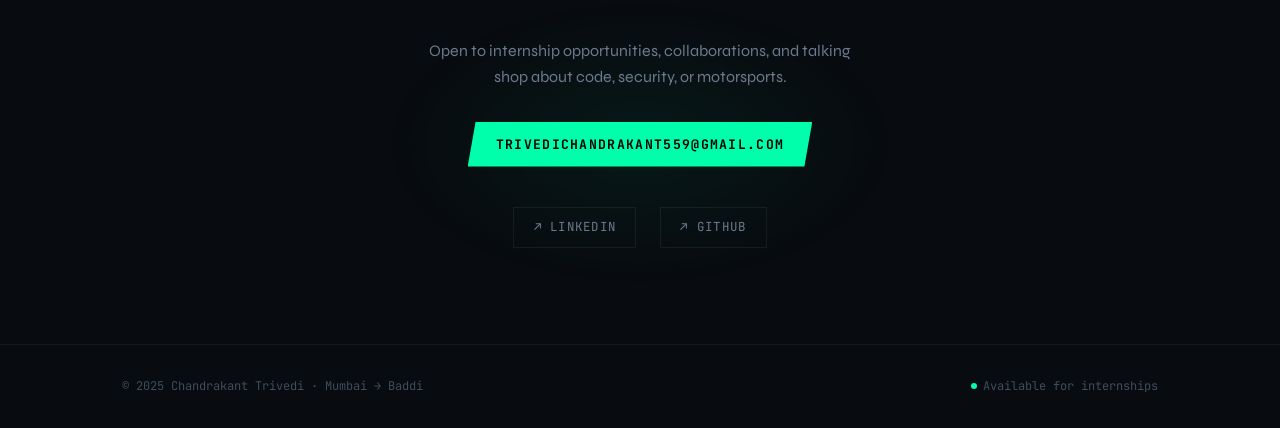
==== commit d71dd78d: "Rename portfolio.html to index.html" ====
--- a/index.html
+++ b/index.html
@@ -1,308 +1,1168 @@
-<!DOCTYPE html>
-<html lang="en">
-  <head>
-    <meta charset="UTF-8" />
-    <meta name="viewport" content="width=device-width, initial-scale=1.0" />
-    <title>Chandrakant Trivedi - Portfolio</title>
-    <link rel="stylesheet" href="style.css" />
-  </head>
-  <body>
-    <header class="hero">
-      <div class="container">
-        <h1>Hi, I'm <span>Chandrakant Trivedi</span></h1>
-        <p>BCA Student | Aspiring Software Engineer | Web Developer</p>
-        <a href="#contact" class="btn">Contact Me</a>
-      </div>
-    </header>
-
-    <div class="student-circle">
-      <section id="about" class="section">
-        <div class="container">
-          <h2 id="About-me">About Me</h2>
-          <p>
-            I'm Chandrakant Trivedi, a BCA student at Chitkara University. I'm
-            passionate about Computer Science, Web Development, and
-            Cybersecurity. I aim to pursue a Master's degree in Computer Science
-            Engineering abroad. My current projects include an Open Courseware
-            website and plans to build a desktop software like VS Code from
-            scratch.
-          </p>
-        </div>
-      </section>
-      <section id="student-exchange" class="section">
-        <div class="container">
-          <h2 id="Student-me">Student Exchange Program</h2>
-          <p>
-            I am excited to apply for the Student Exchange Program at Metropolia
-            University. This program aligns perfectly with my academic goals and
-            career aspirations in Computer Science Engineering. I am eager to
-            expand my knowledge, collaborate with international peers, and gain
-            hands-on experience in a diverse and innovative learning
-            environment. I believe this opportunity will not only enhance my
-            technical skills but also broaden my global perspective, preparing
-            me for a successful future in technology.
-          </p>
-        </div>
-      </section>
-    </div>
-
-    <section id="projects" class="section">
-      <div class="container">
-        <h2>Projects</h2>
-        <div class="project-list">
-          <div class="project">
-            <h3>Netflix Clone</h3>
-            <p>
-              A responsive Netflix clone built using HTML and CSS, replicating
-              the homepage layout and styling.
-            </p>
-            <a
-              rel="noopener"
-              href="https://drive.google.com/file/d/1q0L73oJAPculIeCD_w6GZVgVzPQ3Gz3s/view?usp=sharing"
-              target="_blank"
-              >Watch Demo</a
-            >
-            <br />
-            <a
-              rel="noopener"
-              href="https://github.com/chandrakant-T/Netflix-Clone"
-              target="_blank"
-              >View on GitHub</a
-            >
-          </div>
-          <div class="project">
-            <h3>Market Website</h3>
-            <p>
-              A simple market website listing fruits with prices using HTML and
-              CSS, developed at the end of my first semester.
-            </p>
-            <a
-              rel="noopener"
-              href="https://drive.google.com/file/d/1W5wnQNnEHB2J_7aupkQVUPKBPr09HQ9n/view?usp=sharing"
-              target="_blank"
-              >Watch Demo</a
-            >
-            <br />
-            <a
-              rel="noopener"
-              href="https://github.com/chandrakant-T/Market-Website"
-              target="_blank"
-              >View on GitHub</a
-            >
-          </div>
-          <div class="project">
-            <h3>Open Courseware Website (Ongoing)</h3>
-            <p>
-              An educational platform providing free Web Development resources
-              covering HTML, CSS, and Backend (Node.js/Cloud). Currently under
-              development.
-            </p>
-            <a href="#" target="_blank">View Project</a>
-          </div>
-          <div class="project">
-            <h3>All Project Demos</h3>
-            <p>
-              A collection of all my project demonstration videos, hosted in a
-              single Google Drive folder.
-            </p>
-            <a
-              rel="noopener"
-              href="https://drive.google.com/drive/folders/10kfSRW64sFPjvWQxUJ3rEMwYzD61MQNZ?usp=sharing"
-              target="_blank"
-              >View All Demos</a
-            >
-          </div>
-        </div>
-      </div>
-    </section>
-
-    <section id="skills" class="section">
-      <div class="container">
-        <h2>Skills</h2>
-        <p>
-          Here are the technical skills I’ve developed through my academic
-          projects and personal learning.
-        </p>
-
-        <div class="skills-grid">
-          <div class="category-card">
-            <h3>Programming Languages</h3>
-            <ul>
-              <li>C Programming</li>
-              <li>Python</li>
-              <li>JavaScript</li>
-              <li>C++</li>
-            </ul>
-          </div>
-
-          <div class="category-card">
-            <h3>Web Development</h3>
-            <ul>
-              <li>HTML</li>
-              <li>CSS</li>
-              <li>JS</li>
-            </ul>
-          </div>
-
-          <div class="category-card">
-            <h3>Tools and Technologies</h3>
-            <ul>
-              <li>Git and GitHub</li>
-            </ul>
-          </div>
-
-          <div class="category-card">
-            <h3>Languages</h3>
-            <ul>
-              <li>Basic German</li>
-            </ul>
-          </div>
-        </div>
-      </div>
-    </section>
-
-    <!-- This is the gitrepo -->
-    <section id="github-repos" class="section">
-      <h2 class="section-title">Pinned GitHub Repositories</h2>
-      <div id="pinned-repos" class="repo-container">
-        <!-- Repositories will be dynamically added here -->
-      </div>
-    </section>
-
-    <!-- Add this after the Skills section or wherever appropriate -->
-    <section id="achievements" class="section">
-      <h2 class="section-title">Achievements</h2>
-      <div class="achievements-container">
-        <div class="achievement-card">
-          <h3>HackExpo (CTF) - 7th Position</h3>
-          <p>
-            Secured 7th place among 52 teams in HackExpo focused on IoT and
-            cybersecurity at Chitkara University, with seminars from the Israeli
-            Embassy.
-          </p>
-          <a
-            href="https://www.linkedin.com/feed/update/urn:li:activity:7272441952527159296/"
-            class="button"
-            >View</a
-          >
-          <br />
-          <a
-            href="https://www.linkedin.com/posts/chandrakant-trivedi_hackathon-cybersecurity-iot-activity-7268450044616364032-dTX9/?utm_source=share&utm_medium=member_desktop&rcm=ACoAAFIPSnEBgFgtNxMds6mAyKb_3_itAeo6LRk"
-            class="button"
-            >View</a
-          >
-        </div>
-        <div class="achievement-card">
-          <h3>Coding Olympiad - Newton School</h3>
-          <p>
-            Achieved a rank of 320 using C++ language in a competitive
-            programming contest.
-          </p>
-          <a
-            href="https://www.linkedin.com/posts/chandrakant-trivedi_codingolympiad-codingcompetition-cprogramming-activity-7262305709885739008-E7pf?utm_source=share&utm_medium=member_desktop&rcm=ACoAAFIPSnEBgFgtNxMds6mAyKb_3_itAeo6LRk"
-            class="button"
-            >View</a
-          >
-        </div>
-        <div class="achievement-card">
-          <h3>Smart India Hackathon (Internal)</h3>
-          <p>
-            Won a certificate at Chitkara University's internal hackathon for
-            the Smart India Hackathon.
-          </p>
-          <a
-            href="https://www.linkedin.com/posts/chandrakant-trivedi_just-wow-innovative-experience-to-participate-activity-7244599405490704384--TbU?utm_source=share&utm_medium=member_desktop&rcm=ACoAAFIPSnEBgFgtNxMds6mAyKb_3_itAeo6LRk"
-            class="button"
-            >View</a
-          >
-        </div>
-        <div class="achievement-card">
-          <h3>Codewars 4.0 - Top 10</h3>
-          <p>
-            Secured a position in the Top 10 at Codewars 4.0, a coding
-            competition organized by IEEE.
-          </p>
-          <a
-            href="https://www.linkedin.com/feed/update/urn:li:activity:7264344111430692864/"
-            class="button"
-            >View</a
-          >
-        </div>
-      </div>
-    </section>
-
-    <section id="contact" class="section">
-      <h2 class="section-title">Contact Me</h2>
-      <p>
-        If you'd like to connect, collaborate, or just have a chat, feel free to
-        reach out to me!
-      </p>
-      <div class="contact-info">
-        <p>
-          <strong>Email:</strong>
-          <a href="mailto:trivedichandrakant559@gmail.com"
-            >trivedichandrakant559@gmail.com</a
-          >
-        </p>
-        <p>
-          <strong>GitHub:</strong>
-          <a
-            rel="noopener"
-            href="https://github.com/chandrakant-T"
-            target="_blank"
-            >chandrakant-T</a
-          >
-        </p>
-        <p>
-          <strong>LinkedIn:</strong>
-          <a
-            rel="noopener"
-            href="https://www.linkedin.com/in/chandrakant-trivedi/"
-            target="_blank"
-            >Chandrakant Trivedi</a
-          >
-        </p>
-      </div>
-      <form
-        action="https://formspree.io/f/mzzdlqpk"
-        method="post"
-        class="contact-form"
-      >
-        <label for="name">Name:</label>
-        <input
-          type="text"
-          id="name"
-          name="name"
-          placeholder="Enter your name"
-          required
-        />
-
-        <label for="email">Email:</label>
-        <input
-          type="email"
-          id="email"
-          name="email"
-          placeholder="Enter your email"
-          required
-        />
-
-        <label for="message">Message:</label>
-        <textarea
-          id="message"
-          name="message"
-          rows="5"
-          placeholder="Type your message here..."
-          required
-        ></textarea>
-
-        <button type="submit">Send Message</button>
-      </form>
-    </section>
-
-    <footer class="footer">
-      <p>&copy; 2025 Chandrakant Trivedi. All Rights Reserved.</p>
-    </footer>
-
-    <script src="script.js"></script>
-  </body>
-</html>
+<!DOCTYPE html>
+<html lang="en">
+<head>
+<meta charset="UTF-8"/>
+<meta name="viewport" content="width=device-width, initial-scale=1.0"/>
+<title>Chandrakant Trivedi — Developer & Builder</title>
+<link rel="preconnect" href="https://fonts.googleapis.com"/>
+<link href="https://fonts.googleapis.com/css2?family=JetBrains+Mono:wght@300;400;500;700&family=Syne:wght@400;600;700;800&display=swap" rel="stylesheet"/>
+<style>
+  :root {
+    --bg: #080b0f;
+    --bg2: #0e1218;
+    --bg3: #131920;
+    --surface: #161d27;
+    --border: rgba(255,255,255,0.06);
+    --border-accent: rgba(0,255,170,0.25);
+    --accent: #00ffaa;
+    --accent2: #00bfff;
+    --accent3: #a78bfa;
+    --text: #e8edf4;
+    --muted: #6b7a8d;
+    --muted2: #3f4d5e;
+    --mono: 'JetBrains Mono', monospace;
+    --sans: 'Syne', sans-serif;
+  }
+
+  *, *::before, *::after { box-sizing: border-box; margin: 0; padding: 0; }
+
+  html { scroll-behavior: smooth; }
+
+  body {
+    background: var(--bg);
+    color: var(--text);
+    font-family: var(--sans);
+    line-height: 1.6;
+    overflow-x: hidden;
+  }
+
+  /* ─── CURSOR ─── */
+  .cursor {
+    width: 10px; height: 10px;
+    background: var(--accent);
+    border-radius: 50%;
+    position: fixed;
+    top: 0; left: 0;
+    pointer-events: none;
+    z-index: 9999;
+    transition: transform 0.1s ease;
+    mix-blend-mode: difference;
+  }
+  .cursor-ring {
+    width: 36px; height: 36px;
+    border: 1px solid rgba(0,255,170,0.4);
+    border-radius: 50%;
+    position: fixed;
+    top: 0; left: 0;
+    pointer-events: none;
+    z-index: 9998;
+    transition: transform 0.15s ease, width 0.2s, height 0.2s, border-color 0.2s;
+  }
+  .cursor-ring.hovering { width: 52px; height: 52px; border-color: rgba(0,255,170,0.7); }
+
+  /* ─── CANVAS BG ─── */
+  #canvas-bg {
+    position: fixed;
+    inset: 0;
+    z-index: 0;
+    opacity: 0.4;
+  }
+
+  /* ─── NOISE OVERLAY ─── */
+  body::before {
+    content: '';
+    position: fixed;
+    inset: 0;
+    z-index: 1;
+    background-image: url("data:image/svg+xml,%3Csvg xmlns='http://www.w3.org/2000/svg' width='200' height='200'%3E%3Cfilter id='n'%3E%3CfeTurbulence type='fractalNoise' baseFrequency='0.9' numOctaves='4' stitchTiles='stitch'/%3E%3C/filter%3E%3Crect width='200' height='200' filter='url(%23n)' opacity='0.04'/%3E%3C/svg%3E");
+    pointer-events: none;
+    opacity: 0.5;
+  }
+
+  /* ─── LAYOUT ─── */
+  .container {
+    max-width: 1100px;
+    margin: 0 auto;
+    padding: 0 2rem;
+    position: relative;
+    z-index: 2;
+  }
+
+  /* ─── NAV ─── */
+  nav {
+    position: fixed;
+    top: 0; left: 0; right: 0;
+    z-index: 100;
+    padding: 1.2rem 0;
+    transition: background 0.3s, backdrop-filter 0.3s;
+  }
+  nav.scrolled {
+    background: rgba(8,11,15,0.85);
+    backdrop-filter: blur(12px);
+    border-bottom: 1px solid var(--border);
+  }
+  .nav-inner {
+    display: flex;
+    align-items: center;
+    justify-content: space-between;
+  }
+  .nav-logo {
+    font-family: var(--mono);
+    font-size: 0.95rem;
+    color: var(--accent);
+    letter-spacing: 0.05em;
+  }
+  .nav-logo span { color: var(--muted); }
+  .nav-links {
+    display: flex;
+    gap: 2rem;
+    list-style: none;
+  }
+  .nav-links a {
+    font-family: var(--mono);
+    font-size: 0.8rem;
+    color: var(--muted);
+    text-decoration: none;
+    letter-spacing: 0.1em;
+    text-transform: uppercase;
+    transition: color 0.2s;
+    position: relative;
+  }
+  .nav-links a::after {
+    content: '';
+    position: absolute;
+    bottom: -4px; left: 0; right: 0;
+    height: 1px;
+    background: var(--accent);
+    transform: scaleX(0);
+    transition: transform 0.2s;
+  }
+  .nav-links a:hover { color: var(--accent); }
+  .nav-links a:hover::after { transform: scaleX(1); }
+
+  /* ─── HERO ─── */
+  #hero {
+    min-height: 100vh;
+    display: flex;
+    align-items: center;
+    padding-top: 5rem;
+  }
+  .hero-grid {
+    display: grid;
+    grid-template-columns: 1fr auto;
+    gap: 4rem;
+    align-items: center;
+    width: 100%;
+  }
+  .hero-tag {
+    font-family: var(--mono);
+    font-size: 0.78rem;
+    color: var(--accent);
+    letter-spacing: 0.15em;
+    text-transform: uppercase;
+    display: flex;
+    align-items: center;
+    gap: 0.6rem;
+    margin-bottom: 1.5rem;
+    opacity: 0;
+    animation: fadeUp 0.6s 0.2s forwards;
+  }
+  .hero-tag::before {
+    content: '';
+    width: 24px; height: 1px;
+    background: var(--accent);
+  }
+  .hero-name {
+    font-size: clamp(3rem, 6vw, 5.5rem);
+    font-weight: 800;
+    line-height: 1.0;
+    letter-spacing: -0.02em;
+    color: var(--text);
+    margin-bottom: 0.4rem;
+    opacity: 0;
+    animation: fadeUp 0.6s 0.35s forwards;
+  }
+  .hero-name .accent { color: var(--accent); }
+  .hero-role {
+    font-family: var(--mono);
+    font-size: 1.1rem;
+    color: var(--muted);
+    margin-bottom: 2rem;
+    opacity: 0;
+    animation: fadeUp 0.6s 0.5s forwards;
+  }
+  .hero-role .typed-cursor { color: var(--accent); animation: blink 1s infinite; }
+  .hero-bio {
+    font-size: 1.05rem;
+    color: var(--muted);
+    max-width: 520px;
+    margin-bottom: 2.5rem;
+    line-height: 1.7;
+    opacity: 0;
+    animation: fadeUp 0.6s 0.65s forwards;
+  }
+  .hero-bio strong { color: var(--text); font-weight: 600; }
+  .hero-cta {
+    display: flex;
+    gap: 1rem;
+    flex-wrap: wrap;
+    opacity: 0;
+    animation: fadeUp 0.6s 0.8s forwards;
+  }
+  .btn-primary {
+    padding: 0.75rem 1.75rem;
+    background: var(--accent);
+    color: #000;
+    border: none;
+    font-family: var(--mono);
+    font-size: 0.82rem;
+    font-weight: 700;
+    letter-spacing: 0.1em;
+    text-transform: uppercase;
+    cursor: pointer;
+    text-decoration: none;
+    display: inline-block;
+    transition: transform 0.2s, box-shadow 0.2s;
+    clip-path: polygon(8px 0%, 100% 0%, calc(100% - 8px) 100%, 0% 100%);
+  }
+  .btn-primary:hover {
+    transform: translateY(-2px);
+    box-shadow: 0 8px 24px rgba(0,255,170,0.3);
+  }
+  .btn-outline {
+    padding: 0.75rem 1.75rem;
+    background: transparent;
+    color: var(--text);
+    border: 1px solid var(--border-accent);
+    font-family: var(--mono);
+    font-size: 0.82rem;
+    font-weight: 500;
+    letter-spacing: 0.1em;
+    text-transform: uppercase;
+    cursor: pointer;
+    text-decoration: none;
+    display: inline-block;
+    transition: background 0.2s, color 0.2s, border-color 0.2s;
+    clip-path: polygon(8px 0%, 100% 0%, calc(100% - 8px) 100%, 0% 100%);
+  }
+  .btn-outline:hover {
+    background: rgba(0,255,170,0.08);
+    border-color: var(--accent);
+    color: var(--accent);
+  }
+
+  /* Hero code card */
+  .hero-card {
+    background: var(--surface);
+    border: 1px solid var(--border);
+    border-top: 2px solid var(--accent);
+    padding: 1.5rem;
+    font-family: var(--mono);
+    font-size: 0.78rem;
+    line-height: 1.8;
+    min-width: 280px;
+    opacity: 0;
+    animation: fadeLeft 0.7s 0.9s forwards;
+    position: relative;
+    overflow: hidden;
+  }
+  .hero-card::before {
+    content: '';
+    position: absolute;
+    top: 0; left: 0; right: 0; bottom: 0;
+    background: linear-gradient(135deg, rgba(0,255,170,0.03) 0%, transparent 60%);
+  }
+  .card-dots { display: flex; gap: 6px; margin-bottom: 1rem; }
+  .card-dots span {
+    width: 10px; height: 10px; border-radius: 50%;
+  }
+  .card-dots .r { background: #ff5f57; }
+  .card-dots .y { background: #febc2e; }
+  .card-dots .g { background: #28c840; }
+  .code-line { display: flex; gap: 1rem; }
+  .ln { color: var(--muted2); min-width: 1.5rem; text-align: right; user-select: none; }
+  .kw { color: #c792ea; }
+  .fn { color: #82aaff; }
+  .st { color: var(--accent); }
+  .cm { color: var(--muted2); font-style: italic; }
+  .nu { color: #f78c6c; }
+  .hero-stats {
+    display: flex;
+    gap: 2rem;
+    margin-top: 1.5rem;
+    padding-top: 1.5rem;
+    border-top: 1px solid var(--border);
+    opacity: 0;
+    animation: fadeUp 0.6s 1s forwards;
+  }
+  .stat { text-align: center; }
+  .stat-num {
+    font-family: var(--mono);
+    font-size: 1.8rem;
+    font-weight: 700;
+    color: var(--accent);
+    display: block;
+  }
+  .stat-label {
+    font-size: 0.75rem;
+    color: var(--muted);
+    text-transform: uppercase;
+    letter-spacing: 0.1em;
+  }
+
+  /* ─── SECTION COMMON ─── */
+  section { padding: 6rem 0; }
+  .section-label {
+    font-family: var(--mono);
+    font-size: 0.72rem;
+    color: var(--accent);
+    letter-spacing: 0.2em;
+    text-transform: uppercase;
+    display: flex;
+    align-items: center;
+    gap: 0.6rem;
+    margin-bottom: 1rem;
+  }
+  .section-label::before { content: '//'; color: var(--muted2); }
+  .section-title {
+    font-size: clamp(2rem, 4vw, 3rem);
+    font-weight: 800;
+    letter-spacing: -0.02em;
+    margin-bottom: 1rem;
+    color: var(--text);
+  }
+  .section-sub {
+    font-size: 1rem;
+    color: var(--muted);
+    max-width: 500px;
+    margin-bottom: 3rem;
+  }
+
+  /* ─── SKILLS ─── */
+  #skills { background: var(--bg2); }
+  .skills-grid {
+    display: grid;
+    grid-template-columns: repeat(auto-fill, minmax(160px, 1fr));
+    gap: 1px;
+    background: var(--border);
+    border: 1px solid var(--border);
+    margin-bottom: 3rem;
+  }
+  .skill-item {
+    background: var(--bg2);
+    padding: 1.5rem 1.25rem;
+    display: flex;
+    flex-direction: column;
+    gap: 0.5rem;
+    transition: background 0.2s;
+    cursor: default;
+  }
+  .skill-item:hover { background: var(--surface); }
+  .skill-icon { font-size: 1.4rem; }
+  .skill-name {
+    font-family: var(--mono);
+    font-size: 0.82rem;
+    font-weight: 500;
+    color: var(--text);
+  }
+  .skill-level {
+    height: 2px;
+    background: var(--border);
+    border-radius: 2px;
+    overflow: hidden;
+    margin-top: 0.25rem;
+  }
+  .skill-level-fill {
+    height: 100%;
+    background: var(--accent);
+    border-radius: 2px;
+    transform: scaleX(0);
+    transform-origin: left;
+    transition: transform 1s ease;
+  }
+  .skill-item.visible .skill-level-fill { transform: scaleX(1); }
+
+  /* ─── PROJECTS ─── */
+  .projects-grid {
+    display: grid;
+    grid-template-columns: repeat(auto-fill, minmax(320px, 1fr));
+    gap: 1.5rem;
+  }
+  .project-card {
+    background: var(--surface);
+    border: 1px solid var(--border);
+    padding: 2rem;
+    position: relative;
+    overflow: hidden;
+    transition: border-color 0.3s, transform 0.3s;
+    cursor: pointer;
+    text-decoration: none;
+    display: block;
+    color: inherit;
+  }
+  .project-card::before {
+    content: '';
+    position: absolute;
+    top: 0; left: 0; right: 0;
+    height: 2px;
+    background: linear-gradient(90deg, var(--accent), var(--accent2));
+    transform: scaleX(0);
+    transform-origin: left;
+    transition: transform 0.3s;
+  }
+  .project-card:hover { border-color: var(--border-accent); transform: translateY(-4px); }
+  .project-card:hover::before { transform: scaleX(1); }
+  .project-card.featured {
+    border-color: var(--border-accent);
+    grid-column: span 2;
+  }
+  .project-card.featured::before { transform: scaleX(1); }
+  .project-top {
+    display: flex;
+    justify-content: space-between;
+    align-items: flex-start;
+    margin-bottom: 1rem;
+  }
+  .project-badge {
+    font-family: var(--mono);
+    font-size: 0.65rem;
+    letter-spacing: 0.1em;
+    text-transform: uppercase;
+    padding: 0.25rem 0.6rem;
+    background: rgba(0,255,170,0.1);
+    color: var(--accent);
+    border: 1px solid rgba(0,255,170,0.2);
+  }
+  .project-icon { font-size: 1.8rem; }
+  .project-name {
+    font-size: 1.2rem;
+    font-weight: 700;
+    margin-bottom: 0.4rem;
+    color: var(--text);
+    font-family: var(--sans);
+  }
+  .project-desc {
+    font-size: 0.9rem;
+    color: var(--muted);
+    line-height: 1.6;
+    margin-bottom: 1.5rem;
+  }
+  .project-stack {
+    display: flex;
+    flex-wrap: wrap;
+    gap: 0.4rem;
+  }
+  .tag {
+    font-family: var(--mono);
+    font-size: 0.7rem;
+    color: var(--muted);
+    padding: 0.2rem 0.5rem;
+    border: 1px solid var(--border);
+    letter-spacing: 0.05em;
+  }
+  .project-links {
+    display: flex;
+    gap: 1rem;
+    margin-top: 1.5rem;
+    padding-top: 1.5rem;
+    border-top: 1px solid var(--border);
+  }
+  .project-link {
+    font-family: var(--mono);
+    font-size: 0.75rem;
+    color: var(--accent2);
+    text-decoration: none;
+    letter-spacing: 0.05em;
+    display: flex;
+    align-items: center;
+    gap: 0.3rem;
+    transition: color 0.2s;
+  }
+  .project-link:hover { color: var(--accent); }
+
+  /* ─── EXPERIENCE ─── */
+  #experience { background: var(--bg2); }
+  .timeline {
+    position: relative;
+    padding-left: 2rem;
+  }
+  .timeline::before {
+    content: '';
+    position: absolute;
+    left: 0; top: 0; bottom: 0;
+    width: 1px;
+    background: linear-gradient(to bottom, var(--accent), transparent);
+  }
+  .timeline-item {
+    position: relative;
+    padding-bottom: 3rem;
+    opacity: 0;
+    transform: translateX(-20px);
+    transition: opacity 0.5s, transform 0.5s;
+  }
+  .timeline-item.visible { opacity: 1; transform: translateX(0); }
+  .timeline-dot {
+    position: absolute;
+    left: -2.35rem;
+    top: 0.2rem;
+    width: 10px; height: 10px;
+    border-radius: 50%;
+    background: var(--accent);
+    box-shadow: 0 0 12px rgba(0,255,170,0.5);
+  }
+  .timeline-date {
+    font-family: var(--mono);
+    font-size: 0.72rem;
+    color: var(--accent);
+    letter-spacing: 0.1em;
+    text-transform: uppercase;
+    margin-bottom: 0.5rem;
+  }
+  .timeline-title {
+    font-size: 1.1rem;
+    font-weight: 700;
+    color: var(--text);
+    margin-bottom: 0.25rem;
+  }
+  .timeline-org {
+    font-size: 0.9rem;
+    color: var(--muted);
+    margin-bottom: 0.75rem;
+    font-family: var(--mono);
+  }
+  .timeline-desc {
+    font-size: 0.9rem;
+    color: var(--muted);
+    line-height: 1.7;
+  }
+
+  /* ─── ACHIEVEMENTS ─── */
+  .achievements-grid {
+    display: grid;
+    grid-template-columns: repeat(auto-fill, minmax(260px, 1fr));
+    gap: 1rem;
+  }
+  .achievement-card {
+    background: var(--surface);
+    border: 1px solid var(--border);
+    padding: 1.5rem;
+    display: flex;
+    gap: 1rem;
+    align-items: flex-start;
+    transition: border-color 0.2s, background 0.2s;
+    opacity: 0;
+    transform: translateY(20px);
+    transition: opacity 0.4s, transform 0.4s, border-color 0.2s;
+  }
+  .achievement-card.visible { opacity: 1; transform: translateY(0); }
+  .achievement-card:hover { border-color: var(--border-accent); background: var(--bg3); }
+  .achievement-icon-box {
+    width: 40px; height: 40px;
+    background: rgba(0,255,170,0.08);
+    border: 1px solid rgba(0,255,170,0.15);
+    display: flex; align-items: center; justify-content: center;
+    font-size: 1.1rem;
+    flex-shrink: 0;
+  }
+  .achievement-title {
+    font-size: 0.92rem;
+    font-weight: 600;
+    color: var(--text);
+    margin-bottom: 0.25rem;
+  }
+  .achievement-detail {
+    font-family: var(--mono);
+    font-size: 0.75rem;
+    color: var(--accent);
+  }
+
+  /* ─── CONTACT ─── */
+  #contact { text-align: center; }
+  .contact-glow {
+    position: relative;
+    display: inline-block;
+  }
+  .contact-glow::before {
+    content: '';
+    position: absolute;
+    inset: -40px;
+    background: radial-gradient(ellipse, rgba(0,255,170,0.06) 0%, transparent 70%);
+    z-index: -1;
+  }
+  .contact-email {
+    font-family: var(--mono);
+    font-size: 0.9rem;
+    color: var(--accent);
+    text-decoration: none;
+    letter-spacing: 0.05em;
+    border-bottom: 1px solid rgba(0,255,170,0.3);
+    padding-bottom: 0.1rem;
+    transition: border-color 0.2s;
+  }
+  .contact-email:hover { border-color: var(--accent); }
+  .socials {
+    display: flex;
+    justify-content: center;
+    gap: 1.5rem;
+    margin-top: 2.5rem;
+  }
+  .social-link {
+    font-family: var(--mono);
+    font-size: 0.78rem;
+    color: var(--muted);
+    text-decoration: none;
+    letter-spacing: 0.1em;
+    text-transform: uppercase;
+    padding: 0.6rem 1.2rem;
+    border: 1px solid var(--border);
+    transition: color 0.2s, border-color 0.2s;
+    display: flex;
+    align-items: center;
+    gap: 0.4rem;
+  }
+  .social-link:hover { color: var(--accent); border-color: var(--border-accent); }
+
+  /* ─── FOOTER ─── */
+  footer {
+    padding: 2rem 0;
+    border-top: 1px solid var(--border);
+    position: relative;
+    z-index: 2;
+  }
+  .footer-inner {
+    display: flex;
+    justify-content: space-between;
+    align-items: center;
+  }
+  .footer-left {
+    font-family: var(--mono);
+    font-size: 0.75rem;
+    color: var(--muted2);
+  }
+  .footer-right {
+    font-family: var(--mono);
+    font-size: 0.75rem;
+    color: var(--muted2);
+    display: flex;
+    align-items: center;
+    gap: 0.4rem;
+  }
+  .status-dot {
+    width: 6px; height: 6px;
+    border-radius: 50%;
+    background: var(--accent);
+    animation: pulse 2s infinite;
+  }
+
+  /* ─── ANIMATIONS ─── */
+  @keyframes fadeUp {
+    from { opacity: 0; transform: translateY(24px); }
+    to { opacity: 1; transform: translateY(0); }
+  }
+  @keyframes fadeLeft {
+    from { opacity: 0; transform: translateX(24px); }
+    to { opacity: 1; transform: translateX(0); }
+  }
+  @keyframes blink {
+    0%, 100% { opacity: 1; }
+    50% { opacity: 0; }
+  }
+  @keyframes pulse {
+    0%, 100% { box-shadow: 0 0 0 0 rgba(0,255,170,0.4); }
+    50% { box-shadow: 0 0 0 6px rgba(0,255,170,0); }
+  }
+  @keyframes scrollLine {
+    0% { height: 0; opacity: 0; }
+    50% { height: 48px; opacity: 1; }
+    100% { height: 0; opacity: 0; }
+  }
+
+  /* ─── SCROLL INDICATOR ─── */
+  .scroll-indicator {
+    position: absolute;
+    bottom: 2rem;
+    left: 50%;
+    transform: translateX(-50%);
+    display: flex;
+    flex-direction: column;
+    align-items: center;
+    gap: 0.5rem;
+    font-family: var(--mono);
+    font-size: 0.65rem;
+    color: var(--muted2);
+    letter-spacing: 0.15em;
+    text-transform: uppercase;
+  }
+  .scroll-line {
+    width: 1px;
+    height: 48px;
+    background: linear-gradient(to bottom, var(--accent), transparent);
+    animation: scrollLine 2s ease-in-out infinite;
+  }
+
+  /* ─── RESPONSIVE ─── */
+  @media (max-width: 768px) {
+    .hero-grid { grid-template-columns: 1fr; gap: 2.5rem; }
+    .hero-card { min-width: unset; }
+    .project-card.featured { grid-column: span 1; }
+    .nav-links { display: none; }
+    .footer-inner { flex-direction: column; gap: 0.5rem; text-align: center; }
+    .hero-stats { gap: 1.5rem; }
+  }
+
+  /* ─── GLITCH EFFECT ─── */
+  .glitch {
+    position: relative;
+  }
+  .glitch::before, .glitch::after {
+    content: attr(data-text);
+    position: absolute;
+    top: 0; left: 0;
+    width: 100%;
+    opacity: 0;
+  }
+  .glitch:hover::before {
+    opacity: 0.5;
+    color: var(--accent2);
+    clip-path: polygon(0 30%, 100% 30%, 100% 50%, 0 50%);
+    transform: translate(-3px, 0);
+    animation: glitch1 0.3s steps(2) forwards;
+  }
+  .glitch:hover::after {
+    opacity: 0.5;
+    color: var(--accent3);
+    clip-path: polygon(0 60%, 100% 60%, 100% 80%, 0 80%);
+    transform: translate(3px, 0);
+    animation: glitch2 0.3s steps(2) 0.05s forwards;
+  }
+  @keyframes glitch1 { 0%,100%{transform:translate(-3px,0)} 50%{transform:translate(3px,0)} }
+  @keyframes glitch2 { 0%,100%{transform:translate(3px,0)} 50%{transform:translate(-3px,0)} }
+</style>
+</head>
+<body>
+
+<canvas id="canvas-bg"></canvas>
+<div class="cursor" id="cursor"></div>
+<div class="cursor-ring" id="cursor-ring"></div>
+
+<!-- NAV -->
+<nav id="nav">
+  <div class="container">
+    <div class="nav-inner">
+      <div class="nav-logo"><span>~/</span>chandrakant</div>
+      <ul class="nav-links">
+        <li><a href="#skills">Skills</a></li>
+        <li><a href="#projects">Projects</a></li>
+        <li><a href="#experience">Timeline</a></li>
+        <li><a href="#achievements">Awards</a></li>
+        <li><a href="#contact">Contact</a></li>
+      </ul>
+    </div>
+  </div>
+</nav>
+
+<!-- HERO -->
+<section id="hero">
+  <div class="container">
+    <div class="hero-grid">
+      <div>
+        <div class="hero-tag">BCA Student · Chitkara University · Baddi</div>
+        <h1 class="hero-name glitch" data-text="Chandrakant Trivedi">Chandrakant<br><span class="accent">Trivedi</span></h1>
+        <p class="hero-role"><span id="typed"></span><span class="typed-cursor">▋</span></p>
+        <p class="hero-bio">
+          Builder of <strong>full-stack apps</strong> and <strong>security tools</strong>. I compile ideas into deployed products — currently building <strong>Mirror</strong>, a web-based code compiler.
+        </p>
+        <div class="hero-cta">
+          <a href="#projects" class="btn-primary">View Projects</a>
+          <a href="mailto:trivedichandrakant559@gmail.com" class="btn-outline">Get in Touch</a>
+        </div>
+        <div class="hero-stats">
+          <div class="stat"><span class="stat-num">9.34</span><span class="stat-label">CGPA</span></div>
+          <div class="stat"><span class="stat-num">#320</span><span class="stat-label">Newton Olympiad</span></div>
+          <div class="stat"><span class="stat-num">6+</span><span class="stat-label">Live Projects</span></div>
+          <div class="stat"><span class="stat-num">2</span><span class="stat-label">CTFs Won</span></div>
+        </div>
+      </div>
+      <div>
+        <div class="hero-card">
+          <div class="card-dots">
+            <span class="r"></span><span class="y"></span><span class="g"></span>
+          </div>
+          <div class="code-line"><span class="ln">1</span><span class="cm">// chandrakant.config.ts</span></div>
+          <div class="code-line"><span class="ln">2</span></div>
+          <div class="code-line"><span class="ln">3</span><span class="kw">const</span> <span class="fn">dev</span> = {</div>
+          <div class="code-line"><span class="ln">4</span>&nbsp;&nbsp;<span>stack</span>: [<span class="st">"React"</span>, <span class="st">"Node"</span>,</div>
+          <div class="code-line"><span class="ln">5</span>&nbsp;&nbsp;&nbsp;&nbsp;<span class="st">"Docker"</span>, <span class="st">"Express"</span>],</div>
+          <div class="code-line"><span class="ln">6</span>&nbsp;&nbsp;<span>cgpa</span>: <span class="nu">9.34</span>,</div>
+          <div class="code-line"><span class="ln">8</span>&nbsp;&nbsp;<span>status</span>: <span class="st">"building"</span>,</div>
+          <div class="code-line"><span class="ln">9</span>};</div>
+          <div class="code-line"><span class="ln">10</span></div>
+          <div class="code-line"><span class="ln">11</span><span class="kw">export default</span> <span class="fn">dev</span>;</div>
+        </div>
+      </div>
+    </div>
+    <div class="scroll-indicator">
+      <div class="scroll-line"></div>
+      <span>scroll</span>
+    </div>
+  </div>
+</section>
+
+<!-- SKILLS -->
+<section id="skills">
+  <div class="container">
+    <div class="section-label">02 &nbsp; Tech Stack</div>
+    <h2 class="section-title">What I Build With</h2>
+    <p class="section-sub">Languages, frameworks, and tools I use to ship real products.</p>
+    <div class="skills-grid">
+      <div class="skill-item"><div class="skill-icon">⚡</div><div class="skill-name">C / C++</div><div class="skill-level"><div class="skill-level-fill" style="--w:0.85"></div></div></div>
+      <div class="skill-item"><div class="skill-icon">🐍</div><div class="skill-name">Python</div><div class="skill-level"><div class="skill-level-fill" style="--w:0.8"></div></div></div>
+      <div class="skill-item"><div class="skill-icon">☕</div><div class="skill-name">JavaScript</div><div class="skill-level"><div class="skill-level-fill" style="--w:0.88"></div></div></div>
+      <div class="skill-item"><div class="skill-icon">⚛️</div><div class="skill-name">React</div><div class="skill-level"><div class="skill-level-fill" style="--w:0.85"></div></div></div>
+      <div class="skill-item"><div class="skill-icon">🟢</div><div class="skill-name">Node.js</div><div class="skill-level"><div class="skill-level-fill" style="--w:0.82"></div></div></div>
+      <div class="skill-item"><div class="skill-icon">🚂</div><div class="skill-name">Express</div><div class="skill-level"><div class="skill-level-fill" style="--w:0.8"></div></div></div>
+      <div class="skill-item"><div class="skill-icon">🐳</div><div class="skill-name">Docker</div><div class="skill-level"><div class="skill-level-fill" style="--w:0.75"></div></div></div>
+      <div class="skill-item"><div class="skill-icon">🗄️</div><div class="skill-name">SQL / DBMS</div><div class="skill-level"><div class="skill-level-fill" style="--w:0.78"></div></div></div>
+      <div class="skill-item"><div class="skill-icon">🔒</div><div class="skill-name">Cybersecurity</div><div class="skill-level"><div class="skill-level-fill" style="--w:0.72"></div></div></div>
+      <div class="skill-item"><div class="skill-icon">🐧</div><div class="skill-name">Linux (Arch)</div><div class="skill-level"><div class="skill-level-fill" style="--w:0.8"></div></div></div>
+      <div class="skill-item"><div class="skill-icon">▲</div><div class="skill-name">Next.js</div><div class="skill-level"><div class="skill-level-fill" style="--w:0.68"></div></div></div>
+      <div class="skill-item"><div class="skill-icon">🔥</div><div class="skill-name">Supabase</div><div class="skill-level"><div class="skill-level-fill" style="--w:0.7"></div></div></div>
+    </div>
+  </div>
+</section>
+
+<!-- PROJECTS -->
+<section id="projects">
+  <div class="container">
+    <div class="section-label">03 &nbsp; Selected Work</div>
+    <h2 class="section-title">Projects I've Shipped</h2>
+    <p class="section-sub">From compilers to e-commerce — real products with real deployments.</p>
+    <div class="projects-grid">
+
+      <a href="https://mirror-frontend-lyart.vercel.app/" class="project-card featured" target="_blank" rel="noopener">
+        <div class="project-top">
+          <span class="project-badge">⚡ Flagship</span>
+          <span class="project-icon">🪞</span>
+        </div>
+        <div class="project-name">Mirror</div>
+        <p class="project-desc">A full-featured web-based code compiler with multi-language support. React frontend on Vercel, Express backend on Render, Judge0 sandboxed execution on Oracle Cloud VPS — all containerised with Docker.</p>
+        <div class="project-stack">
+          <span class="tag">React</span><span class="tag">Node.js</span><span class="tag">Express</span><span class="tag">Docker</span><span class="tag">Judge0</span><span class="tag">Oracle VPS</span>
+        </div>
+        <div class="project-links">
+          <span class="project-link">→ Live Demo</span>
+        </div>
+      </a>
+
+    
+
+      <a href="https://knowledgem.onrender.com" class="project-card" target="_blank" rel="noopener">
+        <div class="project-top">
+          <span class="project-badge">📚 Open Source</span>
+          <span class="project-icon">🧠</span>
+        </div>
+        <div class="project-name">Knowledgem</div>
+        <p class="project-desc">Deployed open-source learning platform for structured web development education. Built and deployed with security hardening post-audit.</p>
+        <div class="project-stack">
+          <span class="tag">Node.js</span><span class="tag">Express</span><span class="tag">PostgreSQL</span>
+        </div>
+        <div class="project-links">
+          <span class="project-link">→ knowledgem.onrender.com</span>
+        </div>
+      </a>
+
+    
+
+      <a href="https://www.amazon.in/s?k=Shashi+Tharoor+Between+Two+Worlds" class="project-card" target="_blank" rel="noopener">
+        <div class="project-top">
+          <span class="project-badge">📖 Published</span>
+          <span class="project-icon">✍️</span>
+        </div>
+        <div class="project-name">Between Two Worlds</div>
+        <p class="project-desc">Self-published book on Shashi Tharoor — available on Amazon KDP internationally as paperback and ebook. Exploring Indian POD distribution.</p>
+        <div class="project-stack">
+          <span class="tag">Amazon KDP</span><span class="tag">Self-Published</span>
+        </div>
+        <div class="project-links">
+          <span class="project-link">→ Amazon</span>
+        </div>
+      </a>
+
+    </div>
+  </div>
+</section>
+
+<!-- TIMELINE -->
+<section id="experience">
+  <div class="container">
+    <div class="section-label">04 &nbsp; Timeline</div>
+    <h2 class="section-title">My Journey</h2>
+    <p class="section-sub">From Mumbai to Baddi, building the whole way through.</p>
+    <div class="timeline">
+      <div class="timeline-item">
+        <div class="timeline-dot"></div>
+        <div class="timeline-date">2026 – Present</div>
+        <div class="timeline-title">Full-Stack Developer & Hacker</div>
+        <div class="timeline-org">Self · Chitkara University</div>
+        <p class="timeline-desc">Building Mirror (web compiler), conducting security audits on own projects. Competing in CTFs and coding olympiads.</p>
+      </div>
+      <div class="timeline-item">
+        <div class="timeline-dot"></div>
+        <div class="timeline-date">2024</div>
+        <div class="timeline-title">7th Place · HackExpo'24 CTF</div>
+        <div class="timeline-org">52 teams · Chitkara University</div>
+        <p class="timeline-desc">Placed 7th out of 52 teams in cybersecurity CTF competition. Focused on web exploitation, reverse engineering, and cryptography challenges.</p>
+      </div>
+      <div class="timeline-item">
+        <div class="timeline-dot"></div>
+        <div class="timeline-date">2022</div>
+        <div class="timeline-title">Rank #320 · Newton School Coding Olympiad</div>
+        <div class="timeline-org">16,837 participants</div>
+        <p class="timeline-desc">Top 2% performance in competitive programming contest. Strong showing in DSA, algorithms, and problem-solving under time pressure.</p>
+      </div>
+      <div class="timeline-item">
+        <div class="timeline-dot"></div>
+        <div class="timeline-date">2024</div>
+        <div class="timeline-title">BCA · Chitkara University, Baddi</div>
+        <div class="timeline-org">Transferred from SST College, Mumbai</div>
+        <p class="timeline-desc">Transferred to pursue a more technical environment. CGPA: 9.34. Specialising in backend, security, and full-stack development. </p>
+      </div>
+      <div class="timeline-item">
+        <div class="timeline-dot"></div>
+        <div class="timeline-date">2023</div>
+        <div class="timeline-title">BSc CS · SST College, Ulhasnagar</div>
+        <div class="timeline-org">Mumbai, Maharashtra</div>
+        <p class="timeline-desc">Completed first year of BSc Computer Science before transferring. Maharashtra State Board background in CS since 11th grade.</p>
+      </div>
+    </div>
+  </div>
+</section>
+
+<!-- ACHIEVEMENTS -->
+<section id="achievements">
+  <div class="container">
+    <div class="section-label">05 &nbsp; Wins & Recognition</div>
+    <h2 class="section-title">Achievements</h2>
+    <p class="section-sub">Competition results, certifications, and milestones.</p>
+    <div class="achievements-grid">
+      <div class="achievement-card">
+        <div class="achievement-icon-box">🏆</div>
+        <div>
+          <div class="achievement-title">Newton School Coding Olympiad</div>
+          <div class="achievement-detail">Rank 320 / 16,837 participants</div>
+        </div>
+      </div>
+      <div class="achievement-card">
+        <div class="achievement-icon-box">🔐</div>
+        <div>
+          <div class="achievement-title">HackExpo'24 CTF</div>
+          <div class="achievement-detail">7th / 52 teams · Cybersecurity</div>
+        </div>
+      </div>
+      <div class="achievement-card">
+        <div class="achievement-icon-box">🌐</div>
+        <div>
+          <div class="achievement-title">Cisco Network Security</div>
+          <div class="achievement-detail">Certificate of Excellence</div>
+        </div>
+      </div>
+      <div class="achievement-card">
+        <div class="achievement-icon-box">📚</div>
+        <div>
+          <div class="achievement-title">CGPA 9.34</div>
+          <div class="achievement-detail">Chitkara University, BCA</div>
+        </div>
+      </div>
+      <div class="achievement-card">
+        <div class="achievement-icon-box">🌍</div>
+        <div>
+          <div class="achievement-title">IMUN Campus Ambassador</div>
+          <div class="achievement-detail">Model United Nations</div>
+        </div>
+      </div>
+      <div class="achievement-card">
+        <div class="achievement-icon-box">📖</div>
+        <div>
+          <div class="achievement-title">Published Author</div>
+          <div class="achievement-detail">Amazon KDP · International</div>
+        </div>
+      </div>
+    </div>
+  </div>
+</section>
+
+<!-- CONTACT -->
+<section id="contact">
+  <div class="container">
+    <div class="section-label" style="justify-content:center">06 &nbsp; Let's Connect</div>
+    <h2 class="section-title" style="text-align:center">Get In Touch</h2>
+    <div class="contact-glow">
+      <p class="section-sub" style="text-align:center; margin: 0 auto 2rem; max-width:440px;">
+        Open to internship opportunities, collaborations, and talking shop about code, security, or motorsports.
+      </p>
+      <div style="text-align:center">
+        <a href="mailto:trivedichandrakant559@gmail.com" class="btn-primary">
+          trivedichandrakant559@gmail.com
+        </a>
+      </div>
+      <div class="socials">
+        <a href="https://linkedin.com/in/chandrakant-trivedi" class="social-link" target="_blank" rel="noopener">↗ LinkedIn</a>
+        <a href="https://github.com/chandrakant-T" class="social-link" target="_blank" rel="noopener">↗ GitHub</a>
+      </div>
+    </div>
+  </div>
+</section>
+
+<!-- FOOTER -->
+<footer>
+  <div class="container">
+    <div class="footer-inner">
+      <div class="footer-left">© 2025 Chandrakant Trivedi · Mumbai → Baddi</div>
+      <div class="footer-right"><div class="status-dot"></div> Available for internships</div>
+    </div>
+  </div>
+</footer>
+
+<script>
+// ─── PARTICLE CANVAS ───
+(function() {
+  const canvas = document.getElementById('canvas-bg');
+  const ctx = canvas.getContext('2d');
+  let W, H, particles = [], lines = [];
+  const N = 60;
+
+  function resize() {
+    W = canvas.width = window.innerWidth;
+    H = canvas.height = window.innerHeight;
+  }
+
+  function initParticles() {
+    particles = [];
+    for (let i = 0; i < N; i++) {
+      particles.push({
+        x: Math.random() * W,
+        y: Math.random() * H,
+        vx: (Math.random() - 0.5) * 0.4,
+        vy: (Math.random() - 0.5) * 0.4,
+        r: Math.random() * 1.5 + 0.5
+      });
+    }
+  }
+
+  function draw() {
+    ctx.clearRect(0, 0, W, H);
+    // connections
+    for (let i = 0; i < N; i++) {
+      for (let j = i + 1; j < N; j++) {
+        const dx = particles[i].x - particles[j].x;
+        const dy = particles[i].y - particles[j].y;
+        const dist = Math.sqrt(dx*dx + dy*dy);
+        if (dist < 120) {
+          ctx.beginPath();
+          ctx.strokeStyle = `rgba(0,255,170,${0.15 * (1 - dist/120)})`;
+          ctx.lineWidth = 0.5;
+          ctx.moveTo(particles[i].x, particles[i].y);
+          ctx.lineTo(particles[j].x, particles[j].y);
+          ctx.stroke();
+        }
+      }
+    }
+    // dots
+    particles.forEach(p => {
+      ctx.beginPath();
+      ctx.arc(p.x, p.y, p.r, 0, Math.PI*2);
+      ctx.fillStyle = 'rgba(0,255,170,0.5)';
+      ctx.fill();
+      p.x += p.vx;
+      p.y += p.vy;
+      if (p.x < 0 || p.x > W) p.vx *= -1;
+      if (p.y < 0 || p.y > H) p.vy *= -1;
+    });
+    requestAnimationFrame(draw);
+  }
+
+  resize();
+  initParticles();
+  draw();
+  window.addEventListener('resize', () => { resize(); initParticles(); });
+})();
+
+// ─── CUSTOM CURSOR ───
+(function() {
+  const cursor = document.getElementById('cursor');
+  const ring = document.getElementById('cursor-ring');
+  let mx = 0, my = 0, rx = 0, ry = 0;
+  document.addEventListener('mousemove', e => { mx = e.clientX; my = e.clientY; });
+  function animCursor() {
+    cursor.style.transform = `translate(${mx - 5}px, ${my - 5}px)`;
+    rx += (mx - rx - 18) * 0.15;
+    ry += (my - ry - 18) * 0.15;
+    ring.style.transform = `translate(${rx}px, ${ry}px)`;
+    requestAnimationFrame(animCursor);
+  }
+  animCursor();
+  document.querySelectorAll('a, button, .skill-item, .project-card, .achievement-card').forEach(el => {
+    el.addEventListener('mouseenter', () => ring.classList.add('hovering'));
+    el.addEventListener('mouseleave', () => ring.classList.remove('hovering'));
+  });
+})();
+
+// ─── NAV SCROLL ───
+window.addEventListener('scroll', () => {
+  document.getElementById('nav').classList.toggle('scrolled', window.scrollY > 40);
+});
+
+// ─── TYPEWRITER ───
+(function() {
+  const roles = [
+    'Full-Stack Developer',
+    'Security Researcher',
+    'Backend Engineer',
+    'Open Source Builder',
+    'CTF Competitor'
+  ];
+  let ri = 0, ci = 0, deleting = false;
+  const el = document.getElementById('typed');
+  function type() {
+    const current = roles[ri];
+    if (!deleting) {
+      el.textContent = current.slice(0, ++ci);
+      if (ci === current.length) { deleting = true; setTimeout(type, 1800); return; }
+    } else {
+      el.textContent = current.slice(0, --ci);
+      if (ci === 0) { deleting = false; ri = (ri + 1) % roles.length; }
+    }
+    setTimeout(type, deleting ? 40 : 80);
+  }
+  type();
+})();
+
+// ─── INTERSECTION OBSERVER ───
+(function() {
+  const io = new IntersectionObserver(entries => {
+    entries.forEach((e, i) => {
+      if (e.isIntersecting) {
+        setTimeout(() => {
+          e.target.classList.add('visible');
+          // animate skill bars
+          const fill = e.target.querySelector('.skill-level-fill');
+          if (fill) fill.style.transform = `scaleX(${fill.style.getPropertyValue('--w') || 1})`;
+        }, (e.target.dataset.delay || 0) * 1);
+        io.unobserve(e.target);
+      }
+    });
+  }, { threshold: 0.15 });
+
+  document.querySelectorAll('.skill-item, .timeline-item, .achievement-card').forEach((el, i) => {
+    el.dataset.delay = i * 60;
+    io.observe(el);
+  });
+})();
+
+// ─── COUNTER ANIMATION ───
+(function() {
+  // already static, no counter needed
+})();
+</script>
+</body>
+</html>
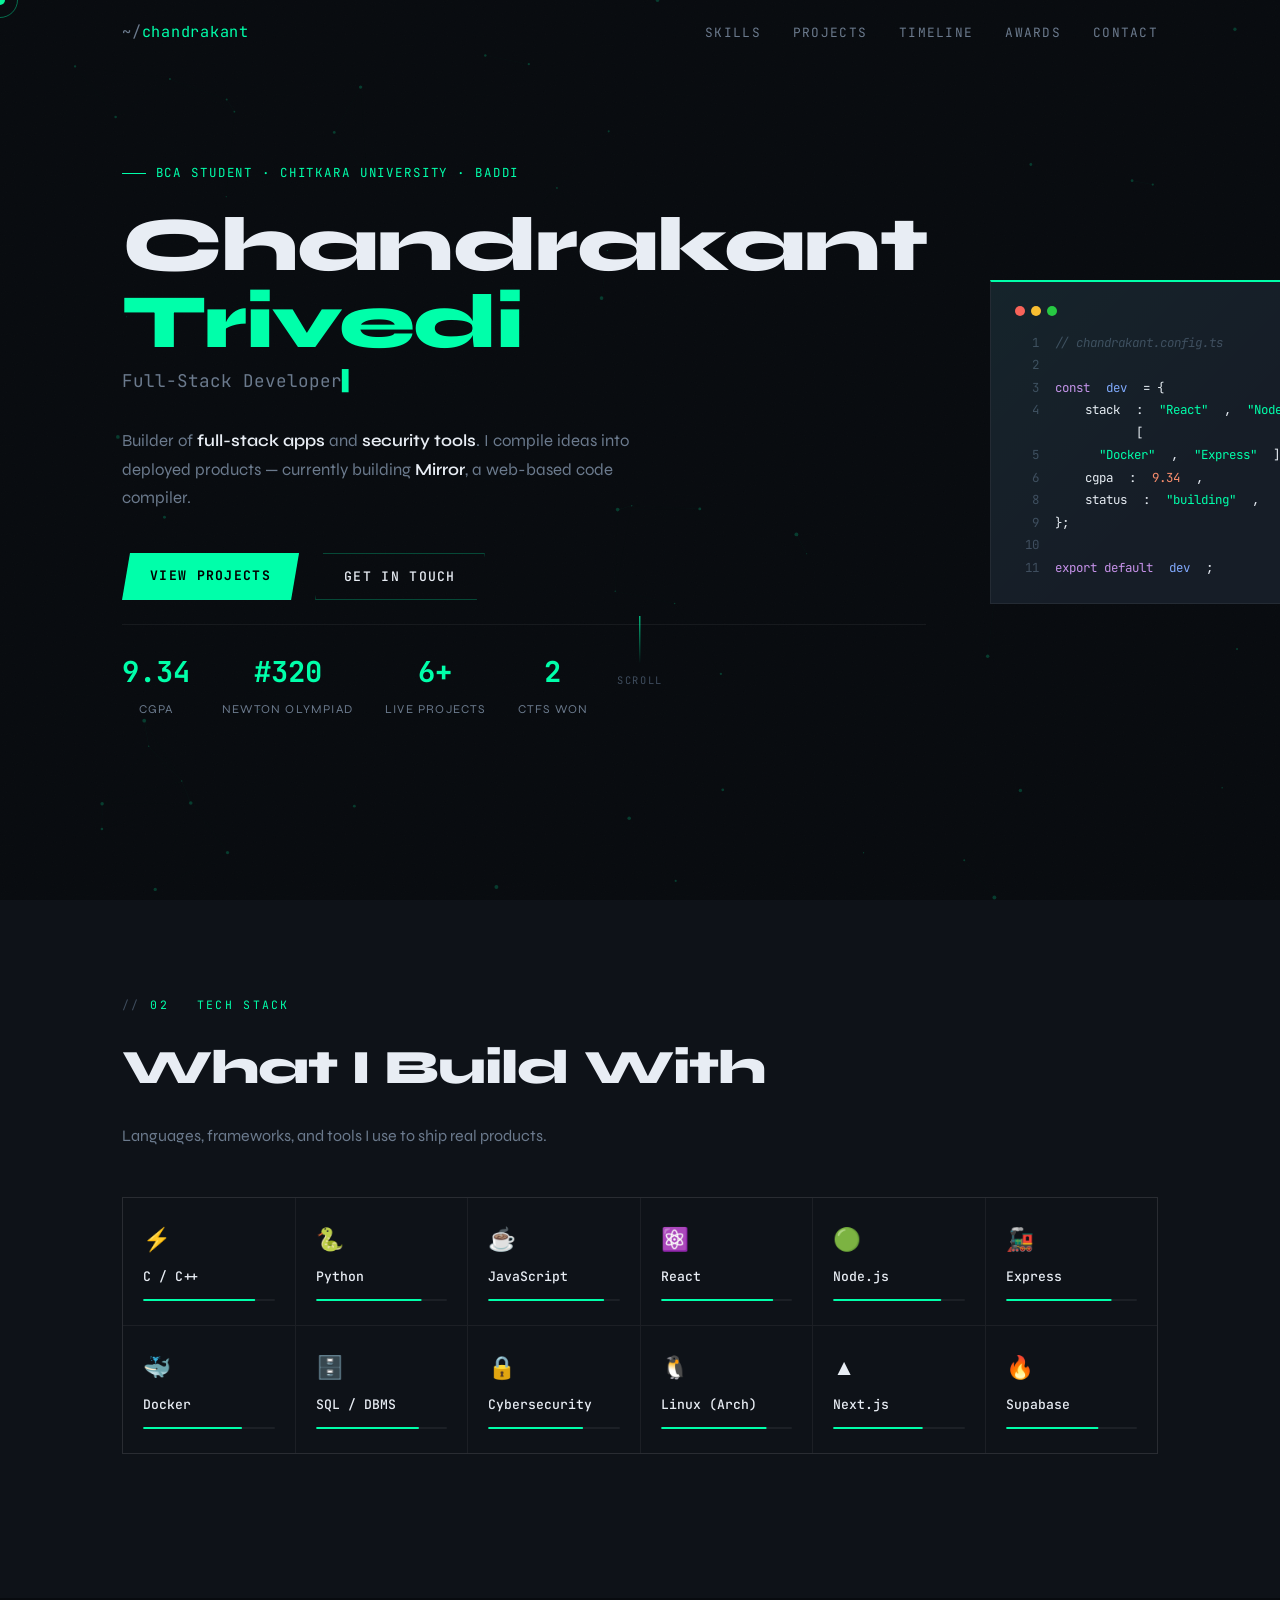
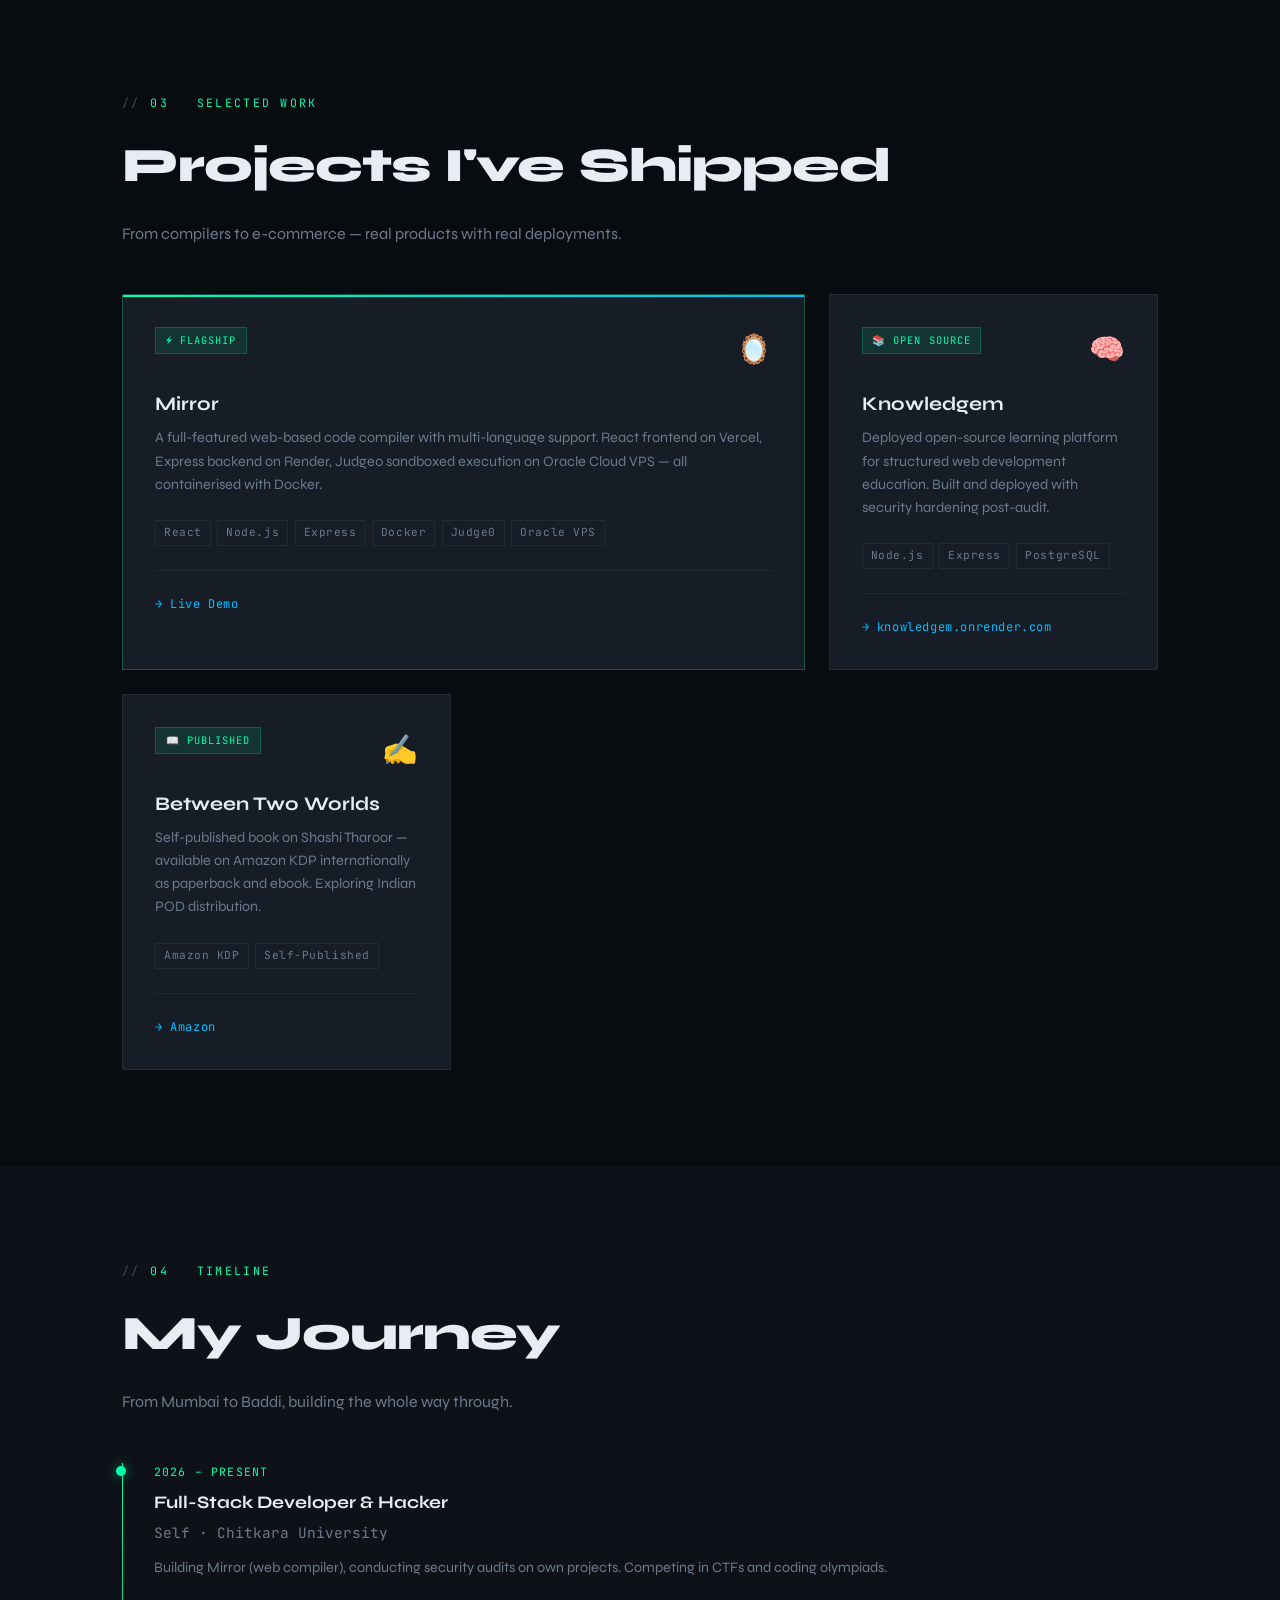
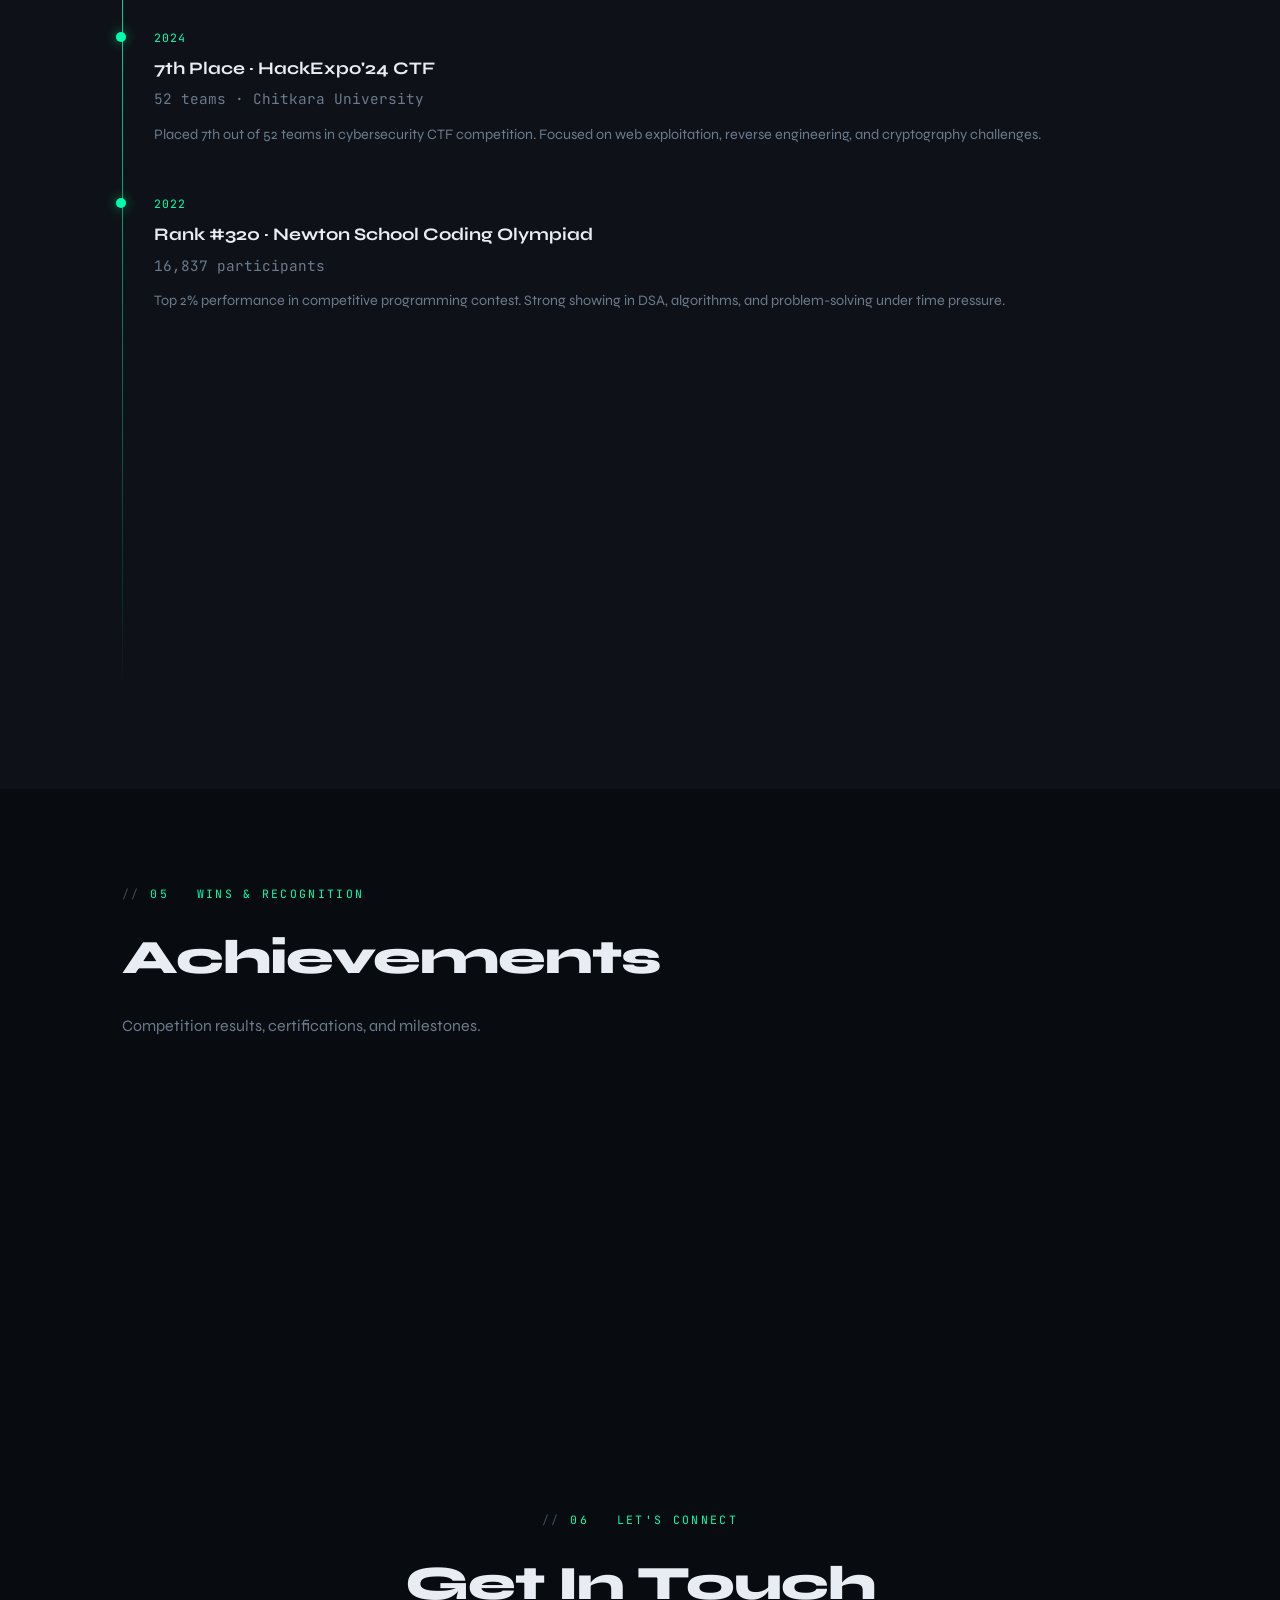
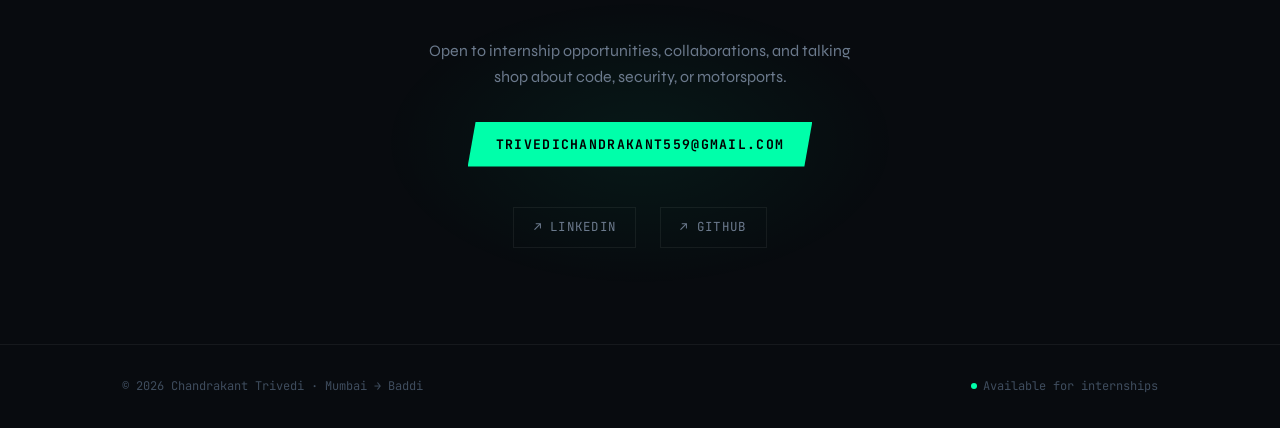
==== commit 3d48385e: "Update footer copyright year to 2026" ====
--- a/index.html
+++ b/index.html
@@ -1017,7 +1017,7 @@
 <footer>
   <div class="container">
     <div class="footer-inner">
-      <div class="footer-left">© 2025 Chandrakant Trivedi · Mumbai → Baddi</div>
+      <div class="footer-left">© 2026 Chandrakant Trivedi · Mumbai → Baddi</div>
       <div class="footer-right"><div class="status-dot"></div> Available for internships</div>
     </div>
   </div>
